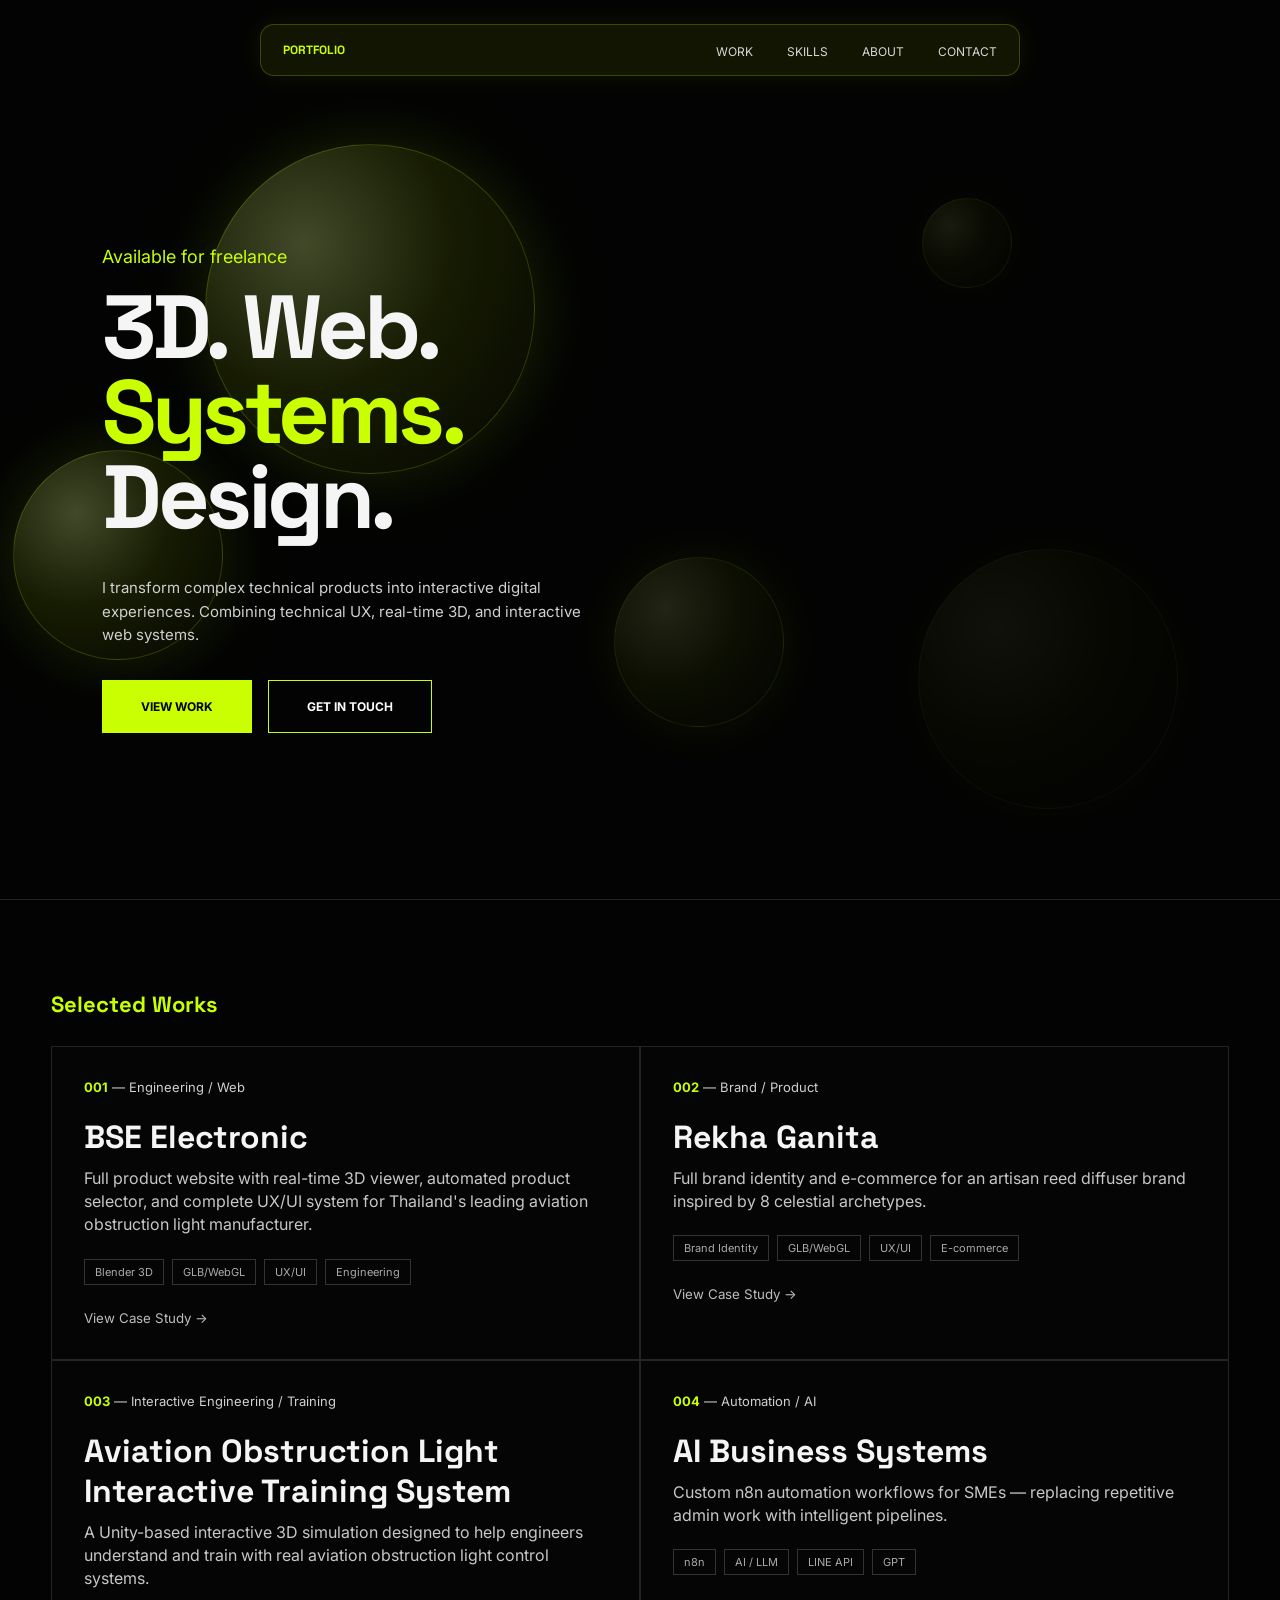
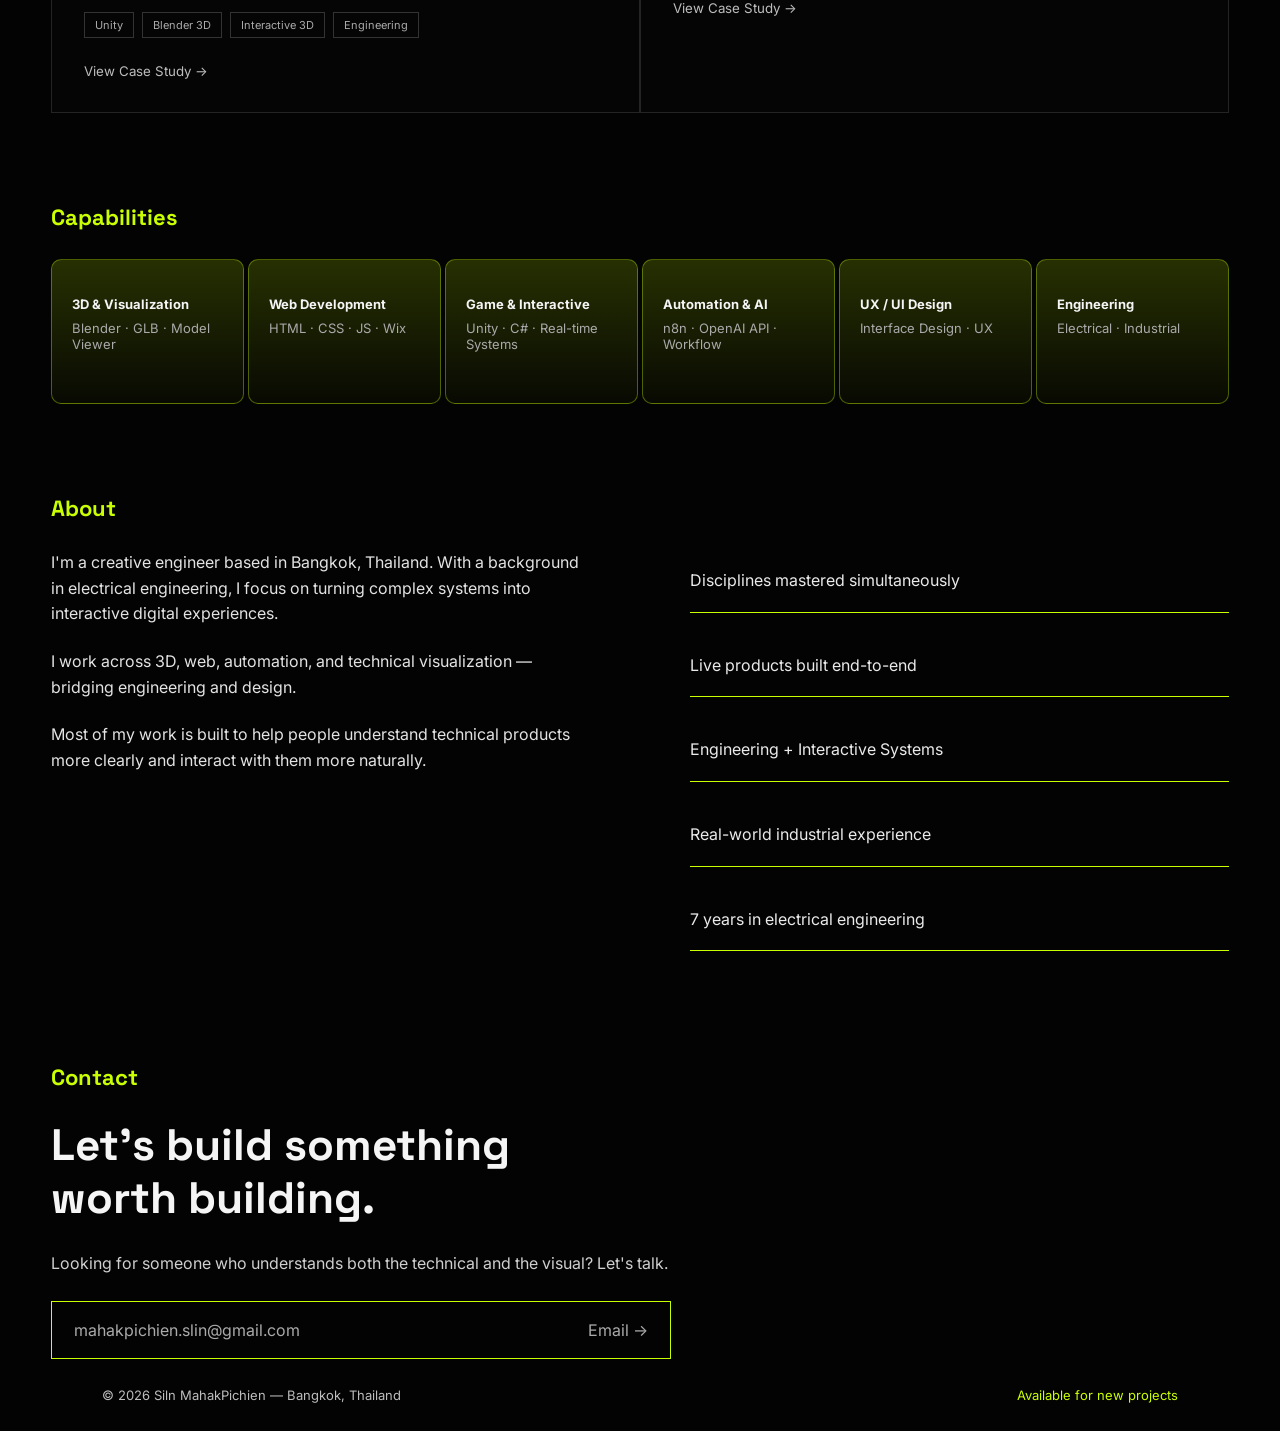
==== index.html @ b6c144a7 "Update index.html" ====
<!DOCTYPE html>
<html lang="en">

<!-- ============================================================
     index.html — Portfolio | Siln Mahakpichien
     ============================================================
     INDEX
     1.  Head (Meta, Fonts, CSS)
     2.  Navigation
     3.  Hero Section (Text + 3D Robot)
     4.  Work Section (Project Cards)
     5.  Skills Section (Capabilities Grid)
     6.  About Section
     7.  Contact Section
     8.  Footer
     9.  Scripts
     ============================================================ -->

<head>
  <meta charset="UTF-8" />
  <meta name="viewport" content="width=device-width, initial-scale=1.0" />
  <title>Portfolio | Siln Mahakpichien</title>

  <!-- Google Fonts: Inter (body) + Space Grotesk (headings) -->
  <link rel="preconnect" href="https://fonts.googleapis.com">
  <link rel="preconnect" href="https://fonts.gstatic.com" crossorigin>
  <link href="https://fonts.googleapis.com/css2?family=Inter:wght@400;500;600;700&family=Space+Grotesk:wght@400;500;700&display=swap" rel="stylesheet">

  <link rel="stylesheet" href="style.css" />
</head>

<body>

  <!-- ============================================================
       2. NAVIGATION
       Fixed navbar อยู่ด้านบนตลอดเวลา
       ============================================================ -->
  <header class="nav">
    <div class="logo">PORTFOLIO</div>
    <nav>
      <a href="#work">WORK</a>
      <a href="#skills">SKILLS</a>
      <a href="#about">ABOUT</a>
      <a href="#contact">CONTACT</a>
    </nav>
  </header>


  <main>

    <!-- ============================================================
         3. HERO SECTION
         แบ่งเป็น 2 ส่วน: ซ้าย = ข้อความ, ขวา = 3D Robot
         Orb = วงกลมเรืองแสง CSS ลอยอยู่ใน background
         ============================================================ -->
    <section class="hero">

      <!-- Orb decorations (CSS-only, ไม่มีรูป) -->
      <div class="orb orb-large"></div>
      <div class="orb orb-small"></div>
      <div class="orb orb-mid"></div>
      <div class="orb orb-tiny"></div>
      <div class="orb orb-right"></div>

      <!-- ฝั่งซ้าย: ข้อความหลัก -->
      <div class="hero-text">
        <p class="status">Available for freelance</p>
        <h1 class="glitch-title">
  <span>3D. Web.</span>
  <span class="accent">Systems.</span>
  <span>Design.</span>
</h1>
        <p class="intro">
          I transform complex technical products
into interactive digital experiences.

Combining technical UX, real-time 3D,
and interactive web systems.
        </p>
        <div class="buttons">
          <a href="#work" class="btn primary">VIEW WORK</a>
          <a href="#contact" class="btn secondary">GET IN TOUCH</a>
        </div>
      </div>

      <!-- ฝั่งขวา: 3D Robot Model -->
      <div class="hero-visual">

        <!-- Neural network background image (decoration) -->
        <img src="assets/neural.png" class="neural" alt="" />

        <!-- Robot wrapper: มี glow filter + float animation -->
        <div class="robot-enter">
  <div class="robot-wrap">
    <model-viewer
      id="robotModel"
      class="robot-model"
      src="assets/robot-head-v4.glb"
      autoplay
      disable-zoom
      interaction-prompt="none"
      touch-action="none"
      camera-orbit="0deg 75deg 20m"
      field-of-view="18deg"
      exposure="0.6"
      shadow-intensity="1"
      shadow-softness="0.8"
      environment-intensity="0.4"
      tone-mapping="commerce"
      environment-image="https://modelviewer.dev/shared-assets/environments/moon_1k.hdr">
    </model-viewer>
  </div>
</div>
     </div>
    </section>


    <!-- ============================================================
         4. WORK SECTION
         แสดง project card 4 ชิ้น แบบ 2x2 grid
         แต่ละ card link ไปหน้า case study
         ============================================================ -->
    <section id="work" class="section reveal">
      <h2>Selected Works</h2>

      <div class="project-grid">

        <!-- Project 001 -->
        <a class="project-card" href="case-study-bse.html">
          <p><span>001</span> — Engineering / Web</p>
          <h3>BSE Electronic</h3>
          <p>Full product website with real-time 3D viewer, automated product selector, and complete UX/UI system for Thailand's leading aviation obstruction light manufacturer.</p>
          <div class="tags">
            <span>Blender 3D</span>
            <span>GLB/WebGL</span>
            <span>UX/UI</span>
            <span>Engineering</span>
          </div>
          <small>View Case Study →</small>
        </a>

        <!-- Project 002 -->
        <a class="project-card" href="case-study-rekhaganita.html">
          <p><span>002</span> — Brand / Product</p>
          <h3>Rekha Ganita</h3>
          <p>Full brand identity and e-commerce for an artisan reed diffuser brand inspired by 8 celestial archetypes.</p>
          <div class="tags">
            <span>Brand Identity</span>
            <span>GLB/WebGL</span>
            <span>UX/UI</span>
            <span>E-commerce</span>
          </div>
          <small>View Case Study →</small>
        </a>

        <!-- Project 003 -->
        <a class="project-card" href="case-study-training.html">
  <p><span>003</span> — Interactive Engineering / Training</p>

  <h3>Aviation Obstruction Light Interactive Training System</h3>

  <p>
    A Unity-based interactive 3D simulation designed to help engineers
    understand and train with real aviation obstruction light control systems.
  </p>

  <div class="tags">
    <span>Unity</span>
    <span>Blender 3D</span>
    <span>Interactive 3D</span>
    <span>Engineering</span>
  </div>

  <small>View Case Study →</small>
</a>

        <!-- Project 004 -->
        <a class="project-card" href="#">
          <p><span>004</span> — Automation / AI</p>
          <h3>AI Business Systems</h3>
          <p>Custom n8n automation workflows for SMEs — replacing repetitive admin work with intelligent pipelines.</p>
          <div class="tags">
            <span>n8n</span>
            <span>AI / LLM</span>
            <span>LINE API</span>
            <span>GPT</span>
          </div>
          <small>View Case Study →</small>
        </a>

      </div>
    </section>


    <!-- ============================================================
         5. SKILLS SECTION
         Grid 6 ช่อง แสดง capability แต่ละด้าน
         ============================================================ -->
    <section id="skills" class="section reveal">
      <h2>Capabilities</h2>
      <div class="capabilities">
        <div>3D & Visualization<br><span>Blender · GLB · Model Viewer</span></div>
        <div>Web Development<br><span>HTML · CSS · JS · Wix</span></div>
        <div>Game & Interactive<br><span>Unity · C# · Real-time Systems</span></div>
        <div>Automation & AI<br><span>n8n · OpenAI API · Workflow</span></div>
        <div>UX / UI Design<br><span>Interface Design · UX</span></div>
        <div>Engineering<br><span>Electrical · Industrial</span></div>
      </div>
    </section>


    <!-- ============================================================
         6. ABOUT SECTION
         ซ้าย = paragraph แนะนำตัว
         ขวา = list ความสามารถ/ประสบการณ์
         ============================================================ -->
    <section id="about" class="section about reveal">
      <h2>About</h2>
      <div class="about-grid">

        <div>
          <p>
            I'm a creative engineer based in Bangkok, Thailand.
            With a background in electrical engineering, I focus on turning
            complex systems into interactive digital experiences.
          </p>
          <p>
            I work across 3D, web, automation, and technical visualization —
            bridging engineering and design.
          </p>
          <p>
            Most of my work is built to help people understand technical
            products more clearly and interact with them more naturally.
          </p>
        </div>

        <div class="about-list">
          <p>Disciplines mastered simultaneously</p>
          <p>Live products built end-to-end</p>
          <p>Engineering + Interactive Systems</p>
          <p>Real-world industrial experience</p>
          <p>7 years in electrical engineering</p>
        </div>

      </div>
    </section>


    <!-- ============================================================
         7. CONTACT SECTION
         Email แบบ clickable box
         ============================================================ -->
    <section id="contact" class="section contact reveal">
      <h2>Contact</h2>
      <h3>Let's build something<br>worth building.</h3>
      <p>Looking for someone who understands both the technical and the visual? Let's talk.</p>
      <a href="mailto:mahakpichien.slin@gmail.com" class="email-box">
        mahakpichien.slin@gmail.com <span>Email →</span>
      </a>
    </section>

  </main>


  <!-- ============================================================
       8. FOOTER
       ============================================================ -->
  <footer>
    <p>© 2026 Siln MahakPichien — Bangkok, Thailand</p>
    <p>Available for new projects</p>
  </footer>


  <!-- ============================================================
       9. SCRIPTS
       model-viewer: โหลดก่อน script.js เสมอ
       ============================================================ -->

  <!-- model-viewer library (Google) -->
  <script type="module" src="https://unpkg.com/@google/model-viewer/dist/model-viewer.min.js"></script>

  <!-- Custom JS: scroll reveal + robot mousemove -->
  <script src="script.js"></script>

</body>
</html>
---- style.css ----
/* ============================================================
   STYLE.CSS — Portfolio | Siln Mahakpichien
   ============================================================
   INDEX
   1.  Design Tokens (CSS Variables)
   2.  Reset & Base
   3.  Typography
   4.  Navigation
   5.  Hero Section
   6.  Orb Decorations
   7.  Robot Model (model-viewer)
   8.  Work Section — Project Cards
   9.  Skills Section — Capabilities Grid
   10. About Section
   11. Contact Section
   12. Footer
   13. Case Study Pages
   14. Screenshot Slider
   15. Animations & Keyframes
   16. Reveal on Scroll
   17. Mobile Responsive
   ============================================================ */


/* ============================================================
   1. DESIGN TOKENS
   กำหนดสีและค่าหลักของทั้งเว็บไว้ที่เดียว
   แก้ตรงนี้จุดเดียว ทุกที่เปลี่ยนตาม
   ============================================================ */
:root {
  --bg:     #030303;   /* พื้นหลังหลัก */
  --text:   #f5f5f5;   /* ข้อความหลัก */
  --muted:  #9a9a9a;   /* ข้อความรอง */
  --line:   #242424;   /* เส้นขอบ */
  --accent: #c9ff00;   /* สีเน้น (เขียวเหลือง) */
  --card:   #080808;   /* พื้นหลัง card */
  --card2:  #151900;   /* พื้นหลัง card รอง */
}


/* ============================================================
   2. RESET & BASE
   ล้างค่า default ของ browser และตั้งค่าพื้นฐาน
   ============================================================ */
* {
  box-sizing: border-box;
  margin: 0;
  padding: 0;
}

html {
  scroll-behavior: smooth;
}

body {
  background: var(--bg);
  color: var(--text);
  font-family: 'Inter', sans-serif;
  overflow-x: hidden;
}

a {
  color: inherit;
  text-decoration: none;
}


/* ============================================================
   3. TYPOGRAPHY
   กำหนด font family ให้ heading ใช้ Space Grotesk
   body ใช้ Inter (โหลดจาก Google Fonts ใน HTML)
   ============================================================ */
h1, h2, h3, .logo {
  font-family: 'Space Grotesk', sans-serif;
}


/* ============================================================
   4. NAVIGATION
   Navbar แบบ fixed อยู่ด้านบนตลอดเวลา
   มี backdrop blur ให้ดูผ่าน content ด้านหลังได้
   ============================================================ */
.nav {
  position: fixed;
  top: 24px;
  left: 50%;
  transform: translateX(-50%);

  width: min(760px, calc(100% - 48px));
  height: 52px;
  padding: 0 22px;

  display: flex;
  align-items: center;
  justify-content: space-between;

  border: 1px solid rgba(201, 255, 0, 0.22);
  border-radius: 14px;

  background: rgba(30, 38, 0, 0.55);
  backdrop-filter: blur(18px);

  box-shadow:
    0 0 28px rgba(201, 255, 0, 0.08);

  z-index: 50;
}

.logo {
  color: var(--accent);
  font-size: 12px;
  font-weight: 700;
}

.nav a {
  margin-left: 30px;
  font-size: 12px;
  color: #d8d8d8;
}


/* ============================================================
   5. HERO SECTION
   Section แรกของหน้า แบ่งเป็น 2 คอลัมน์
   ซ้าย = ข้อความ, ขวา = 3D Robot
   ============================================================ */
.hero {
  min-height: 100vh;
  padding: 160px 8% 80px;
  position: relative;
  overflow: visible;
  display: grid;
  grid-template-columns: 1fr 1.2fr;
  align-items: center;
  border-bottom: 1px solid var(--line);
}

.hero-text {
  position: relative;
  z-index: 5;
}

.status {
  color: var(--accent);
  font-size: 18px;
  margin-bottom: 18px;
}

.hero h1 {
  font-size: clamp(56px, 7vw, 92px);
  line-height: 0.95;
  letter-spacing: -0.05em;
}

.hero h1 > span:not(.accent) {
  color: var(--text);
}

.hero h1 .accent {
  color: var(--accent);
}

.intro {
  max-width: 520px;
  margin-top: 36px;
  color: #d0d0d0;
  line-height: 1.55;
  font-size: 15px;
}

.buttons {
  display: flex;
  gap: 16px;
  margin-top: 34px;
}

/* CTA Buttons */
.btn {
  padding: 18px 38px;
  border: 1px solid var(--accent);
  font-size: 12px;
  font-weight: 700;
  transition: 0.35s ease;
}

.primary {
  background: var(--accent);
  color: #000;
}

.secondary {
  color: #fff;
}

.btn:hover {
  transform: translateY(-3px);
  box-shadow: 0 0 25px rgba(201, 255, 0, 0.25);
}

/* พื้นที่ฝั่งขวาสำหรับ 3D Model */
.hero-visual {
  position: relative;
  height: 580px;        /* ← กำหนดให้ชัด */
  display: flex;
  align-items: center;
  justify-content: center;
  z-index: 4;
  overflow: visible;    /* ← เพิ่ม */
}

/* รูป neural network (background decoration) */
.neural {
  position: absolute;
  width: 760px;
  right: -80px;
  top: 180px;
  opacity: 0.55;
  mix-blend-mode: screen;
  filter: grayscale(1);
}


/* ============================================================
   6. ORB DECORATIONS
   วงกลมเรืองแสงลอยอยู่ใน Hero
   ทำจาก CSS radial-gradient ล้วนๆ ไม่มีรูป
   ============================================================ */
.orb {
  position: absolute;
  z-index: 1;
  border-radius: 50%;
  will-change: transform;
  background: radial-gradient(
    circle at 30% 30%,
    rgba(230, 255, 140, 0.28),
    rgba(201, 255, 0, 0.10) 45%,
    rgba(60, 90, 0, 0.03) 100%
  );
  border: 1px solid rgba(201, 255, 0, 0.18);
  box-shadow:
    0 0 60px rgba(201, 255, 0, 0.10),
    0 0 130px rgba(201, 255, 0, 0.05);
  filter: blur(0.2px);
  animation: floatOrb 8s ease-in-out infinite;
}

/* Orb แต่ละขนาดและตำแหน่ง */
.orb-large {
  width: 330px;
  height: 330px;
  left: 16%;
  top: 16%;
}

.orb-small {
  width: 210px;
  height: 210px;
  left: 1%;
  top: 50%;
  animation-delay: 2s;
}

.orb-mid {
  width: 170px;
  height: 170px;
  left: 48%;
  top: 62%;
  opacity: 0.5;
  animation: floatOrbSide 11s ease-in-out infinite;
}

.orb-tiny {
  width: 90px;
  height: 90px;
  left: 72%;
  top: 22%;
  opacity: 0.35;
  animation: floatOrbSlow 14s ease-in-out infinite;
}

.orb-right {
  width: 260px;
  height: 260px;
  right: 8%;
  bottom: 10%;
  opacity: 0.22;
  animation: floatOrbSide 13s ease-in-out infinite;
}


/* ============================================================
   7. ROBOT MODEL (model-viewer)
   ห่อ model-viewer ด้วย .robot-wrap
   drop-shadow ทำให้ robot มี glow รอบตัว
   ============================================================ */
.robot-enter {
  position: relative;   /* ← เปลี่ยนจาก absolute */
  width: 520px;
  height: 520px;
  /* ลบ top และ left ออก */
  display: flex;
  align-items: center;
  justify-content: center;
  z-index: 4;
  animation: robotEnter 1.8s cubic-bezier(.16,1,.3,1);
}

@keyframes robotEnter {
  from {
    opacity: 0;
    transform: translateY(30px) scale(0.95);
  }
  to {
    opacity: 1;
    transform: translateY(0) scale(1);
  }
}

.robot-wrap {
  width: 100%;
  height: 100%;
  overflow: visible;
  pointer-events: none;

  filter:
    drop-shadow(0 0 40px rgba(181, 255, 120, 0.31))
    drop-shadow(0 0 90px rgba(181, 255, 120, 0.27));

  animation: floatBot 5s ease-in-out infinite;
}

.robot-model {
  width: 100%;
  height: 100%;
  background: transparent !important;
  --poster-color: transparent;
  transition: camera-orbit 0.4s ease;
}

/* ซ่อน UI default ของ model-viewer ทั้งหมด */
model-viewer::part(default-progress-bar),
model-viewer::part(default-ar-button),
model-viewer::part(interaction-prompt) {
  display: none !important;
}

model-viewer {
  --progress-bar-color: transparent;
  --progress-bar-height: 0px;
}


/* ============================================================
   8. WORK SECTION — PROJECT CARDS
   Grid 2 คอลัมน์ แสดง case study แต่ละชิ้น
   hover แล้วยกขึ้นพร้อม glow สี accent
   ============================================================ */
.section {
  padding: 0;
}

.section h2 {
  color: var(--accent);
  font-size: 22px;
  margin-bottom: 28px;
}

.project-grid {
  display: grid;
  grid-template-columns: repeat(2, 1fr);
  gap: 0;
}

.project-card {
  min-height: 245px;
  padding: 32px;
  border: 1px solid var(--line);
  background: #050505;
  position: relative;
  transition: 0.35s ease;
}

.project-card:hover {
  transform: translateY(-4px);
  border-color: rgba(201, 255, 0, 0.45);
  box-shadow: 0 0 35px rgba(201, 255, 0, 0.12);
  background: #080b02;
}

.project-card p:first-child {
  color: #d0d0d0;
  font-size: 13px;
}

.project-card p span {
  color: var(--accent);
  font-weight: 700;
}

.project-card h3 {
  font-size: 32px;
  margin: 22px 0 10px;
}

.project-card > p:nth-of-type(2) {
  color: #c7c7c7;
  line-height: 1.45;
  max-width: 620px;
}

/* Tags ใต้ description */
.tags {
  margin: 22px 0;

  display: flex;
  flex-wrap: wrap;
  gap: 8px;
}

.tags span {
  border: 1px solid #333;
  padding: 5px 10px;

  color: #aaa;
  font-size: 11px;

  white-space: nowrap;
}

.project-card small {
  color: #bdbdbd;
}

/* ============================================================
   9. SKILLS SECTION — CAPABILITIES GRID
   Grid 6 คอลัมน์ แสดง skill แต่ละด้าน
   ใช้ gradient และ border สี accent
   ============================================================ */
.capabilities {
  display: grid;
  grid-template-columns: repeat(6, 1fr);
  gap: 4px;
}

.capabilities div {
  min-height: 145px;
  padding: 36px 20px;
  background: linear-gradient(180deg, rgba(201, 255, 0, 0.18), rgba(201, 255, 0, 0.03));
  border: 1px solid rgba(201, 255, 0, 0.35);
  border-radius: 10px;
  font-weight: 700;
  font-size: 13px;
  transition: 0.35s ease;
}

.capabilities div:hover {
  transform: translateY(-4px);
  box-shadow: 0 0 28px rgba(201, 255, 0, 0.18);
}

.capabilities span {
  display: block;
  margin-top: 8px;
  color: #aaa;
  font-weight: 400;
}


/* ============================================================
   10. ABOUT SECTION
   แบ่ง 2 คอลัมน์: ซ้าย = paragraph, ขวา = list
   ============================================================ */
.about-grid {
  display: grid;
  grid-template-columns: 1fr 1fr;
  gap: 100px;
}

.about p {
  color: #e3e3e3;
  line-height: 1.6;
  margin-bottom: 22px;
  max-width: 660px;
}

/* list item มีเส้น accent ด้านล่างแต่ละข้อ */
.about-list p {
  border-bottom: 1px solid var(--accent);
  padding: 18px 0;
  color: #eaeaea;
}


/* ============================================================
   11. CONTACT SECTION
   แสดง email แบบ clickable box
   ============================================================ */
.contact h3 {
  font-size: 44px;
  line-height: 1.2;
  margin-bottom: 28px;
}

.contact > p {
  color: #cfcfcf;
  margin-bottom: 28px;
}

.email-box {
  max-width: 620px;
  height: 58px;
  border: 1px solid var(--accent);
  display: flex;
  align-items: center;
  justify-content: space-between;
  padding: 0 22px;
  color: #aaa;
  transition: 0.35s ease;
}

.email-box:hover {
  box-shadow: 0 0 30px rgba(201, 255, 0, 0.2);
}


/* ============================================================
   12. FOOTER
   ============================================================ */
footer {
  padding: 28px 8%;
  display: flex;
  justify-content: space-between;
  color: #bdbdbd;
  font-size: 13px;
}

footer p:last-child {
  color: var(--accent);
}


/* ============================================================
   13. CASE STUDY PAGES (case-study-bse.html ฯลฯ)
   Layout พิเศษสำหรับหน้า case study
   ============================================================ */

/* Hero ของ case study */
.case-hero {
  min-height: 88vh;
  padding: 140px 8% 80px;
  position: relative;
  overflow: hidden;
  display: grid;
  grid-template-columns: 1fr 1fr;
  align-items: center;
  border-bottom: 1px solid var(--line);
}

.case-hero h1 {
  font-size: clamp(48px, 6vw, 86px);
  line-height: 0.95;
  letter-spacing: -0.05em;
}

.case-hero h1 > span:not(.accent) {
  color: var(--text);
}

.case-hero h1 .accent {
  color: var(--accent);
}

/* ข้อมูล meta (ปี, ประเภท, role ฯลฯ) */
.case-meta {
  display: grid;
  grid-template-columns: repeat(5, 1fr);
  gap: 20px;
  margin-top: 42px;
  max-width: 780px;
}

.case-meta div {
  border-left: 1px solid var(--line);
  padding-left: 14px;
  color: #ddd;
  font-size: 13px;
}

.case-meta span {
  display: block;
  color: var(--muted);
  margin-bottom: 8px;
}

/* รูป product ฝั่งขวา พร้อม glow และ animation ลอย */
.case-product img {
  width: 150%;
  max-width: 1500px;
  display: block;
  margin-left: auto;
  filter:
    drop-shadow(0 0 20px rgba(255, 60, 0, 0.61))
    drop-shadow(0 0 60px rgba(255, 217, 0, 0.37));
  animation: floatProduct 5s ease-in-out infinite;
}

/* รูป full-width ของ case study */
.case-image img {
  width: 100%;
  height: 100%;
  object-fit: cover;
  object-position: center;
  display: block;
}

/* Grid 2x2 สำหรับ Overview / Role / Challenge / Outcome */
.case-grid {
  width: 92%;
  max-width: 1600px;
  margin: 0 auto;
  display: grid;
  grid-template-columns: 1fr 1fr;
  border: 1px solid var(--line);
}

.case-grid > div {
  padding: 40px;
  border: 1px solid var(--line);
  background: #070707;
}

.case-grid h2,
.process-grid span,
.tool-grid div {
  color: var(--accent);
}

.case-grid p,
.case-grid li {
  color: #d0d0d0;
  line-height: 1.6;
  margin-bottom: 14px;
}

.case-grid ul {
  padding-left: 18px;
}

/* Process และ Tools Grid */
.process-grid,
.tool-grid {
  display: grid;
  grid-template-columns: repeat(4, 1fr);
  gap: 12px;
}

.process-grid div,
.tool-grid div {
  min-height: 150px;
  padding: 24px;
  border: 1px solid rgba(201, 255, 0, 0.28);
  background: linear-gradient(180deg, rgba(201, 255, 0, 0.14), rgba(201, 255, 0, 0.03));
  border-radius: 8px;
  transition:
    transform 0.35s ease,
    box-shadow 0.35s ease,
    border-color 0.35s ease,
    background 0.35s ease;
}

.process-grid div:hover,
.tool-grid div:hover {
  transform: translateY(-6px);
  border-color: rgba(201, 255, 0, 0.45);
  box-shadow:
    0 0 28px rgba(201, 255, 0, 0.14),
    0 0 80px rgba(201, 255, 0, 0.06);
  background: linear-gradient(180deg, rgba(201, 255, 0, 0.20), rgba(201, 255, 0, 0.04));
}

.process-grid h3 {
  color: #fff;
  margin: 12px 0;
}

.process-grid p,
.tool-grid span {
  color: #aaa;
  line-height: 1.5;
}

/* Next project link ด้านล่างสุด */
.next-project {
  padding: 50px 8%;
  border-top: 1px solid var(--line);
  display: flex;
  justify-content: space-between;
  align-items: center;
}

.next-project p {
  color: var(--muted);
}

.next-project h2 {
  font-size: 18px;
}

.cta-wrap {
  display: flex;
  justify-content: flex-end;
  margin-top: 10px;
}


/* ============================================================
   14. SCREENSHOT SLIDER
   Horizontal scroll แบบ drag ได้
   ใช้ scroll-snap ให้หยุดเป็น step
   ============================================================ */
.screenshots-section {
  margin-top: 40px;
  width: 100%;
  overflow: visible;
}

.screenshots-track {
  display: flex;
  gap: 24px;
  overflow-x: auto;
  overflow-y: hidden;
  scroll-snap-type: x mandatory;
  scroll-behavior: smooth;
  padding-bottom: 18px;
  -webkit-overflow-scrolling: touch;
  cursor: grab;
  user-select: none;
  /* ซ่อน scrollbar */
  scrollbar-width: none;
  -ms-overflow-style: none;
}

.screenshots-track::-webkit-scrollbar {
  display: none;
}

.screenshots-track.dragging {
  cursor: grabbing;
  scroll-behavior: auto;
  scroll-snap-type: none;
}

.shot {
  width: min(980px, 78vw);
  height: 520px;
  flex: 0 0 auto;
  scroll-snap-align: start;
  border: 1px solid var(--line);
  background: #111;
  overflow: hidden;
}

.shot img {
  width: 100%;
  height: 100%;
  display: block;
  object-fit: cover;
  object-position: center top;
  pointer-events: none;
  user-select: none;
  -webkit-user-drag: none;
}

.slider-hint {
  color: var(--muted);
  font-size: 13px;
  margin-top: 8px;
  margin-bottom: 24px;
}



/* ============================================================
   15. ANIMATIONS & KEYFRAMES
   ============================================================ */

/* Robot ลอยขึ้นลง */
@keyframes floatBot {
  0%, 100% { transform: translateY(0px); }
  50%       { transform: translateY(-10px); }
}

/* Robot บนมือถือ (ต้องคง translateX ไว้ด้วย) */
@keyframes floatBotMobile {
  0%, 100% { transform: translateY(0px); }
  50% { transform: translateY(-10px); }
}

/* Orb ลอยขึ้นลงตรงๆ */
@keyframes floatOrb {
  0%, 100% { transform: translateY(0px); }
  50%       { transform: translateY(-18px); }
}

/* Orb ลอยแบบเฉียง */
@keyframes floatOrbSide {
  0%, 100% { transform: translate3d(0, 0, 0); }
  50%       { transform: translate3d(18px, -14px, 0); }
}

/* Orb ลอยช้าพร้อม scale */
@keyframes floatOrbSlow {
  0%, 100% { transform: translate3d(0, 0, 0) scale(1); }
  50%       { transform: translate3d(-12px, 18px, 0) scale(1.06); }
}

/* Product image ลอย (ใน case study) */
@keyframes floatProduct {
  0%, 100% { transform: translateY(0px); }
  50%       { transform: translateY(-12px); }
}


/* ============================================================
   16. REVEAL ON SCROLL
   element เริ่มต้นซ่อนอยู่ (opacity: 0, เลื่อนลงมา)
   JS จะเพิ่ม class .active เมื่อ scroll ถึง
   ============================================================ */
.reveal {
  opacity: 0;
  transform: translate3d(0, 50px, 0);
  transition:
    opacity 0.9s ease,
    transform 0.9s ease;
}

.reveal.active {
  opacity: 1;
  transform: translate3d(0, 0, 0);
}


/* ============================================================
   17. MOBILE RESPONSIVE (max-width: 900px)
   ปรับ layout จาก 2 คอลัมน์เป็น 1 คอลัมน์
   ============================================================ */
@media (max-width: 900px) {

  .robot-enter {
    position: relative;
    width: 100%;
    max-width: 340px;
    height: 340px;

    left: auto;
    top: auto;

    margin: 40px auto 0;

    transform: none;
  }

  .hero-visual {
    display: flex;
    justify-content: center;
    align-items: center;
    height: auto;
    margin-top: 20px;
  }

  .robot-wrap {
    animation: floatBotMobile 5s ease-in-out infinite;
  }

  /* Navigation */
  .nav {
    padding: 0 24px;
  }

  .nav nav {
    display: none;
  }

  /* Hero */
  .hero {
    grid-template-columns: 1fr;
   display: flex;
     flex-direction: column;  /* ← เพิ่มบรรทัดนี้ */
  align-items: center; 
    padding: 120px 24px 60px;
    min-height: auto;
  }

  .hero-text {
    z-index: 5;
  }

  .hero h1 {
    font-size: 72px;
    line-height: 0.9;
  }

  .intro {
    font-size: 15px;
    line-height: 1.6;
    margin-top: 24px;
  }

  .buttons {
    flex-direction: row;
    gap: 12px;
    margin-top: 28px;
  }

  .btn {
    flex: 1;
    text-align: center;
    padding: 16px 10px;
    font-size: 12px;
  }

  /* Hero Visual */
  .hero-visual {
    height: 360px;
    margin-top: 30px;
   overflow: visible;
    width: 100%;
     display: flex;           /* ← เพิ่ม */
  justify-content: center; /* ← เพิ่ม */
  align-items: center; 
  }

  /* ซ่อน neural image บนมือถือ */
  .neural {
    display: none;
  }
  /* Orb */
  .orb-large {
    width: 240px;
    height: 240px;
    left: 45%;
    top: 0%;
  }

  .orb-small {
    width: 180px;
    height: 180px;
    left: -10%;
    top: 45%;
  }

  /* Grids */
  .project-grid,
  .about-grid {
    grid-template-columns: 1fr;
  }

  .capabilities {
    grid-template-columns: repeat(2, 1fr);
  }

  .section {
    padding: 54px 24px;
  }

  .contact h3 {
    font-size: 34px;
  }

  /* Case Study */
  .case-hero {
    grid-template-columns: 1fr;
    padding: 120px 24px 60px;
  }

  .case-meta {
    grid-template-columns: 1fr 1fr;
  }

  .case-product {
    display: flex;
    justify-content: center;
    align-items: center;
  }

  .case-product img {
  width: 120%;
  max-width: 800px;
  margin: 30px auto 0;
  display: block;
}

  .case-grid,
  .process-grid,
  .tool-grid {
    grid-template-columns: 1fr;
  }

  .case-grid {
    padding: 40px 24px;
  }

  .case-grid > div {
    padding: 28px;
  }

  /* Screenshot slider บนมือถือ */
  .shot {
    width: 86vw;
    height: 260px;
  }
}

.glitch-title span {
  display: block;
  color: var(--text);
  opacity: 0;
  transform: translateY(28px);
  filter: blur(8px);
  animation: signalReveal 0.9s ease forwards;
}

.glitch-title .accent {
  color: var(--accent);
}

.glitch-title span:nth-child(1) {
  animation-delay: 0.1s;
}

.glitch-title span:nth-child(2) {
  animation-delay: 0.3s;
}

.glitch-title span:nth-child(3) {
  animation-delay: 0.5s;
}

.glitch-title .accent {
  color: var(--accent);
}

@keyframes signalReveal {
  0% {
    opacity: 0;
    transform: translateY(28px) skewX(8deg);
    filter: blur(10px);
    text-shadow:
      2px 0 rgba(201,255,0,0.8),
      -2px 0 rgba(120,255,255,0.35);
  }

  35% {
    opacity: 0.7;
    transform: translateY(0) skewX(-5deg);
    filter: blur(3px);
  }

  55% {
    opacity: 0.4;
    transform: translateX(8px);
  }

  70% {
    opacity: 1;
    transform: translateX(-4px);
  }

  100% {
    opacity: 1;
    transform: translate(0, 0) skewX(0);
    filter: blur(0);
    text-shadow: none;
  }
}

body {
  opacity: 0;
  animation: pageFadeIn 0.6s ease forwards;
}

body.page-exit {
  opacity: 0;
  transition: opacity 0.45s ease;
}

@keyframes pageFadeIn {
  from {
    opacity: 0;
  }
  to {
    opacity: 1;
  }
}

.section,
.case-grid,
.metrics-section {
  width: 92%;
  max-width: 1600px;
  margin: 90px auto 0;
}

.metrics-grid {
  display: grid;
  grid-template-columns: repeat(4, 1fr);
  gap: 18px;
  margin-top: 32px;
  margin-bottom: 32px;
}

.metric-card {
  border: 1px solid var(--line);
  background: rgba(255, 255, 255, 0.03);
  padding: 28px;
  min-height: 140px;
  transition: border-color 0.3s ease, transform 0.3s ease;
}

.metric-card:hover {
  border-color: var(--accent);
  transform: translateY(-2px);
}

.metric-card span {
  display: block;
  font-size: 34px;
  font-weight: 700;
  color: var(--accent);
  margin-bottom: 10px;
  letter-spacing: -1px;
}

.metric-card p {
  color: var(--muted);
  font-size: 14px;
  line-height: 1.6;
  margin: 0;
}

.analytics-image {
  width: 100%;
  border: 1px solid var(--line);
  overflow: hidden;
  background: #111;
}

.analytics-image img {
  width: 100%;
  display: block;
}

.tool-grid,
.process-grid,
.screenshots-section {
  width: 100%;
  margin-left: 0;
  margin-right: 0;
  box-sizing: border-box;
}

@media (max-width: 1024px) {
  .metrics-grid {
    grid-template-columns: repeat(2, 1fr);
  }
}

@media (max-width: 768px) {
  .metrics-grid {
    grid-template-columns: 1fr;
  }
}

.mini-chart {
  display: none;
  align-items: end;
  gap: 6px;
  height: 70px;
  margin-top: 20px;
}

.mini-chart div {
  width: 16px;
  background: var(--accent);
  opacity: 0.85;
  border-radius: 4px 4px 0 0;
}

.mini-chart.active {
  display: flex;
}

.rekha-nav {
  border: 1px solid rgba(180, 120, 255, 0.22);

  background: rgba(40, 20, 60, 0.45);

  box-shadow:
    0 0 28px rgba(180, 120, 255, 0.08);
}

.rekha-nav .logo {
  color: #c59cff;
}

.rekha-nav nav a:hover {
  color: #c59cff;
}

.rekha-hero {
  --accent: #c59cff;
  background:
    linear-gradient(
      to bottom,
      rgba(0,0,0,0.65),
      rgba(0,0,0,0.9)
    ),
    url("assets/rekha-bg.png");

  background-size: cover;
  background-position: center;
  background-repeat: no-repeat;
}

.rekha-hero .case-product img {
  width: 80% !important;
  max-width: 680px !important;
  margin-left: auto;

  filter:
    drop-shadow(0 0 30px rgba(180, 120, 255, 0.30))
    drop-shadow(0 0 80px rgba(180, 120, 255, 0.14)) !important;
}

.rekha-hero .orb {
  background: radial-gradient(
    circle at 30% 30%,
    rgba(220, 180, 255, 0.26),
    rgba(180, 120, 255, 0.10) 45%,
    rgba(60, 30, 90, 0.03) 100%
  );

  border: 1px solid rgba(180, 120, 255, 0.18);

  box-shadow:
    0 0 60px rgba(180, 120, 255, 0.10),
    0 0 130px rgba(180, 120, 255, 0.05);

  filter: blur(0.2px);
}

.rekha-hero .accent {
  color: #c59cff;

  text-shadow:
    0 0 30px rgba(180, 120, 255, 0.30),
    0 0 80px rgba(180, 120, 255, 0.14),
    0 0 130px rgba(180, 120, 255, 0.05);
}

.rekha-hero .status {
  color: #c59cff;

  text-shadow:
    0 0 18px rgba(180, 120, 255, 0.22),
    0 0 40px rgba(180, 120, 255, 0.10);
}

.rekha-page h2,
.rekha-page .process-grid span,
.rekha-page .tool-grid div {
  color: #c59cff;
}

.rekha-page .status {
  color: #c59cff;
}

rekha-page .status {
  color: #c59cff;

  text-shadow:
    0 0 18px rgba(180, 120, 255, 0.22),
    0 0 40px rgba(180, 120, 255, 0.10);
}

.rekha-page .process-grid div {
  background: rgba(255,255,255,0.015);

  backdrop-filter: blur(8px);

  border: 1px solid rgba(180, 120, 255, 0.18);
}

.rekha-page .process-grid span {
  color: #c59cff;

  text-shadow:
    0 0 18px rgba(180, 120, 255, 0.18),
    0 0 40px rgba(180, 120, 255, 0.08);
}

.rekha-page .tool-grid div {
  border: 1px solid rgba(180, 120, 255, 0.18);

  background: rgba(255,255,255,0.015);

  backdrop-filter: blur(8px);
}

.rekha-page .tool-grid span {
  color: #c59cff;

  text-shadow:
    0 0 18px rgba(180, 120, 255, 0.18),
    0 0 40px rgba(180, 120, 255, 0.08);
}

.rekha-page .btn.primary {
  background: #c59cff;
  color: #000;

  border-color: #c59cff;

  box-shadow:
    0 0 20px rgba(180, 120, 255, 0.22),
    0 0 60px rgba(180, 120, 255, 0.08);
}

.rekha-page .btn:hover {
  box-shadow:
    0 0 28px rgba(180, 120, 255, 0.28),
    0 0 80px rgba(180, 120, 255, 0.12);
}

.rekha-page .process-grid div {
  position: relative;
  border: 1px solid rgba(180, 120, 255, 0.28);
  animation: cardBorderGlow 8s linear infinite;
}

@keyframes cardBorderGlow {
  0% {
    box-shadow:
      0 -1px 0 rgba(255,255,255,0.9),
      0 0 18px rgba(180,120,255,0.08);
  }

  25% {
    box-shadow:
      1px 0 0 rgba(255,255,255,0.9),
      0 0 18px rgba(180,120,255,0.08);
  }

  50% {
    box-shadow:
      0 1px 0 rgba(255,255,255,0.9),
      0 0 18px rgba(180,120,255,0.08);
  }

  75% {
    box-shadow:
      -1px 0 0 rgba(255,255,255,0.9),
      0 0 18px rgba(180,120,255,0.08);
  }

  100% {
    box-shadow:
      0 -1px 0 rgba(255,255,255,0.9),
      0 0 18px rgba(180,120,255,0.08);
  }
}
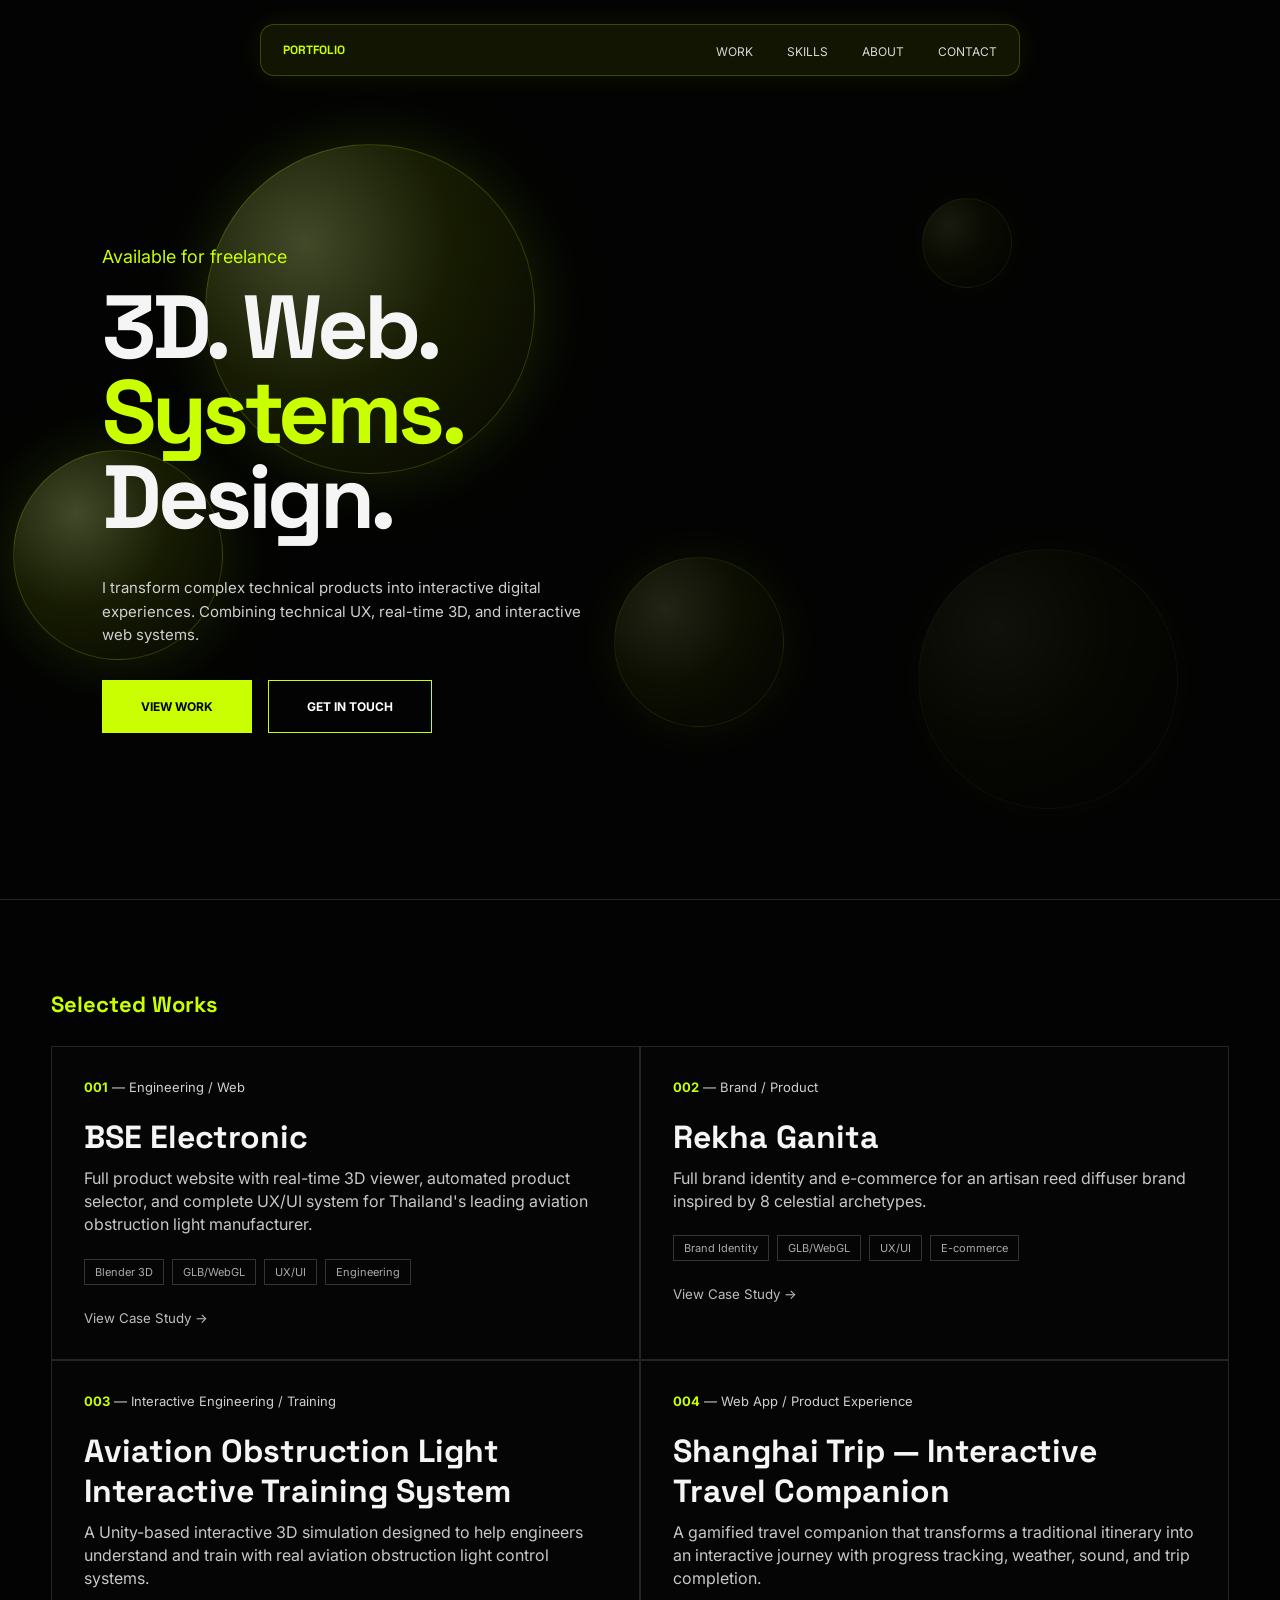
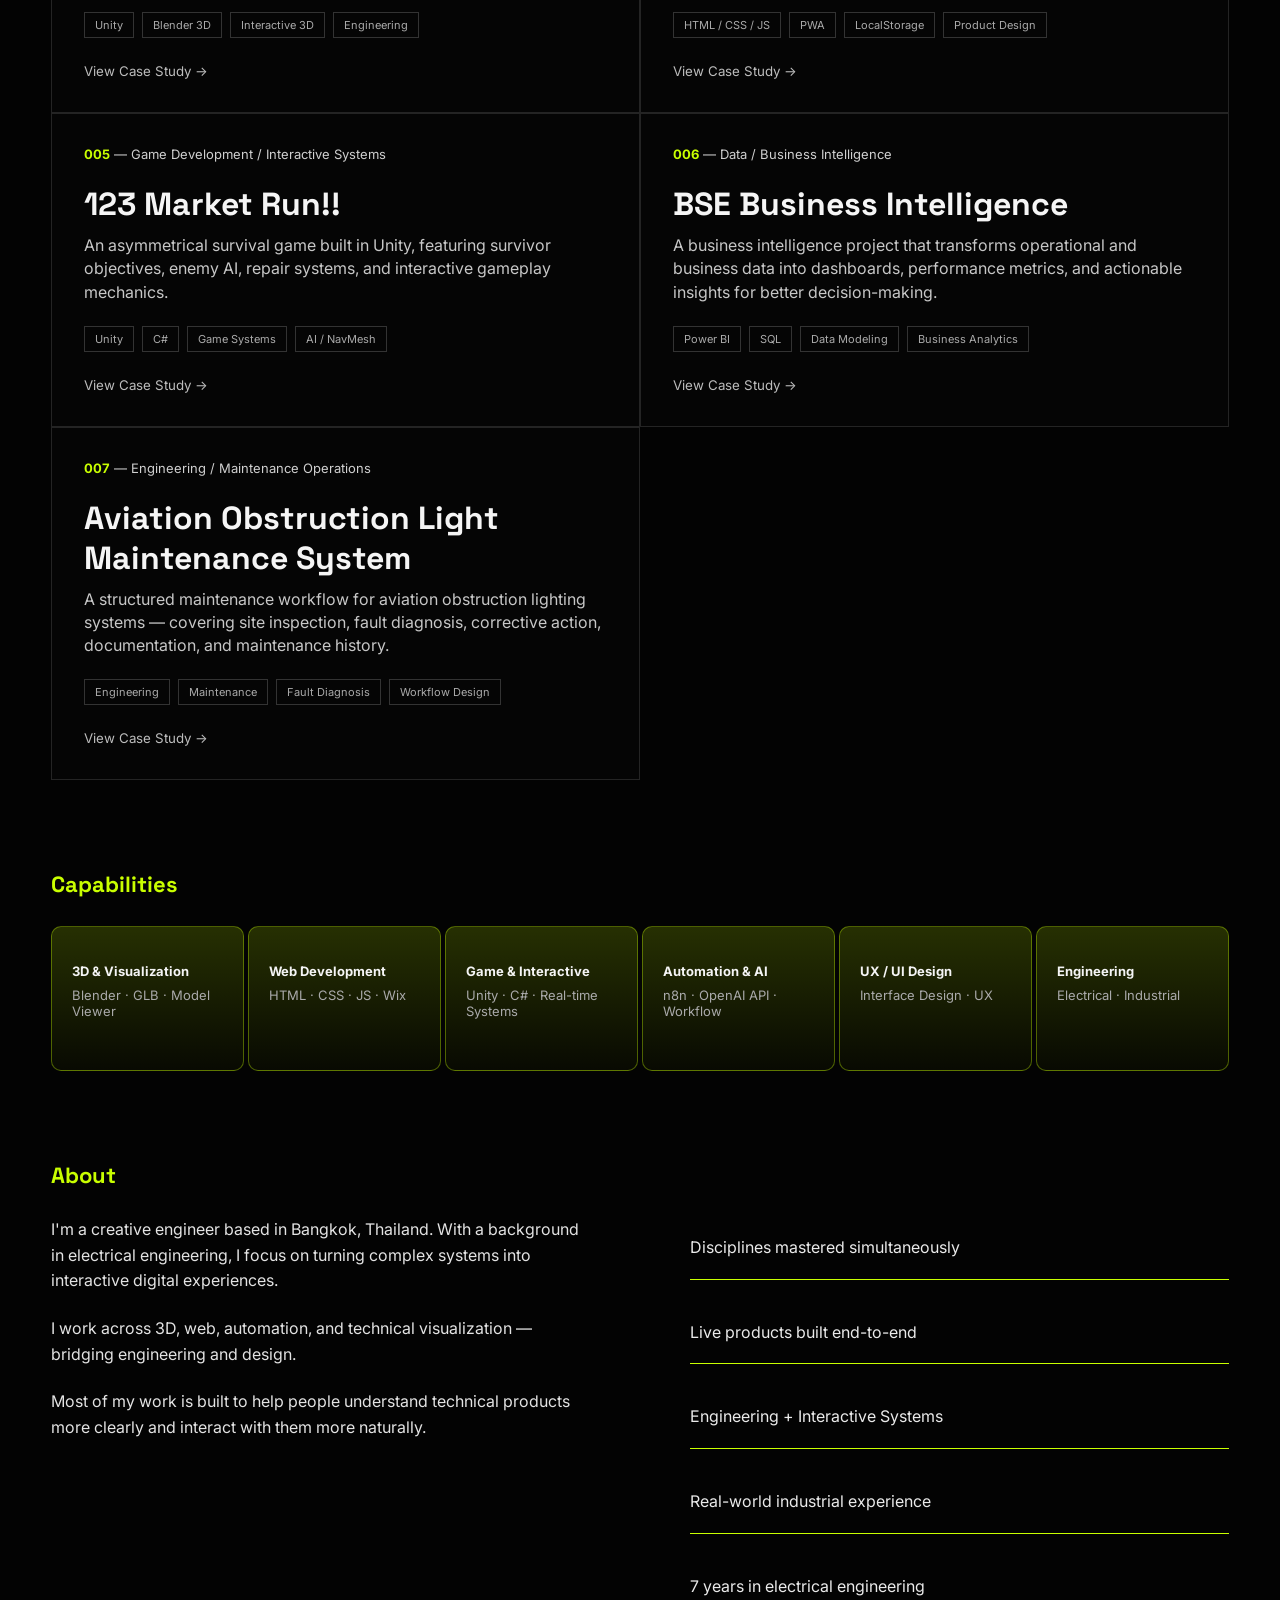
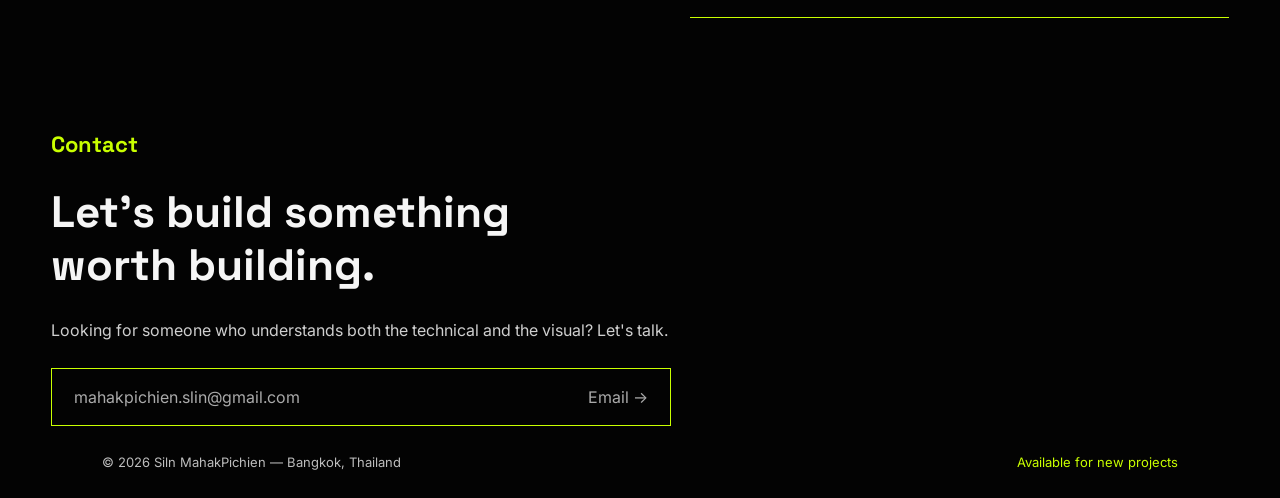
==== commit 56fc7c16: "Update index.html" ====
--- a/index.html
+++ b/index.html
@@ -176,17 +176,102 @@
 
         <!-- Project 004 -->
         <a class="project-card" href="#">
-          <p><span>004</span> — Automation / AI</p>
-          <h3>AI Business Systems</h3>
-          <p>Custom n8n automation workflows for SMEs — replacing repetitive admin work with intelligent pipelines.</p>
-          <div class="tags">
-            <span>n8n</span>
-            <span>AI / LLM</span>
-            <span>LINE API</span>
-            <span>GPT</span>
-          </div>
-          <small>View Case Study →</small>
-        </a>
+  <p><span>004</span> — Web App / Product Experience</p>
+
+  <h3>Shanghai Trip — Interactive Travel Companion</h3>
+
+  <p>
+    A gamified travel companion that transforms a traditional itinerary
+    into an interactive journey with progress tracking, weather,
+    sound, and trip completion.
+  </p>
+
+  <div class="tags">
+    <span>HTML / CSS / JS</span>
+    <span>PWA</span>
+    <span>LocalStorage</span>
+    <span>Product Design</span>
+  </div>
+
+  <small>View Case Study →</small>
+</a>
+
+           <!-- ============================================================
+     PROJECT 005 — 123 MARKET RUN!!
+     ============================================================ -->
+
+<a class="project-card" href="#">
+  <p><span>005</span> — Game Development / Interactive Systems</p>
+
+  <h3>123 Market Run!!</h3>
+
+  <p>
+    An asymmetrical survival game built in Unity, featuring
+    survivor objectives, enemy AI, repair systems, and
+    interactive gameplay mechanics.
+  </p>
+
+  <div class="tags">
+    <span>Unity</span>
+    <span>C#</span>
+    <span>Game Systems</span>
+    <span>AI / NavMesh</span>
+  </div>
+
+  <small>View Case Study →</small>
+</a>
+
+
+<!-- ============================================================
+     PROJECT 006 — BSE BUSINESS INTELLIGENCE
+     ============================================================ -->
+
+<a class="project-card" href="#">
+  <p><span>006</span> — Data / Business Intelligence</p>
+
+  <h3>BSE Business Intelligence</h3>
+
+  <p>
+    A business intelligence project that transforms operational
+    and business data into dashboards, performance metrics,
+    and actionable insights for better decision-making.
+  </p>
+
+  <div class="tags">
+    <span>Power BI</span>
+    <span>SQL</span>
+    <span>Data Modeling</span>
+    <span>Business Analytics</span>
+  </div>
+
+  <small>View Case Study →</small>
+</a>
+
+
+<!-- ============================================================
+     PROJECT 007 — AVIATION OBSTRUCTION LIGHT MAINTENANCE
+     ============================================================ -->
+
+<a class="project-card" href="#">
+  <p><span>007</span> — Engineering / Maintenance Operations</p>
+
+  <h3>Aviation Obstruction Light Maintenance System</h3>
+
+  <p>
+    A structured maintenance workflow for aviation obstruction
+    lighting systems — covering site inspection, fault diagnosis,
+    corrective action, documentation, and maintenance history.
+  </p>
+
+  <div class="tags">
+    <span>Engineering</span>
+    <span>Maintenance</span>
+    <span>Fault Diagnosis</span>
+    <span>Workflow Design</span>
+  </div>
+
+  <small>View Case Study →</small>
+</a>
 
       </div>
     </section>
--- a/style.css
+++ b/style.css
@@ -1369,4 +1369,1177 @@
       0 -1px 0 rgba(255,255,255,0.9),
       0 0 18px rgba(180,120,255,0.08);
   }
-}+}
+
+/* ============================================================
+   PROJECT 003 — AVIATION CONTROL TRAINING SYSTEM
+   Engineering / Unity / Interactive Training
+   ============================================================ */
+
+
+/* ============================================================
+   TRAINING COLOR SYSTEM
+   ใช้เขียว accent หลักของ Portfolio
+   ============================================================ */
+
+.training-page {
+  --training-accent: #c9ff00;
+  --training-soft: rgba(201, 255, 0, 0.12);
+  --training-border: rgba(201, 255, 0, 0.24);
+  --training-glow: rgba(201, 255, 0, 0.14);
+}
+
+
+/* ============================================================
+   NAVIGATION
+   ============================================================ */
+
+.training-nav {
+  border: 1px solid rgba(201, 255, 0, 0.25);
+
+  background:
+    rgba(24, 30, 0, 0.52);
+
+  box-shadow:
+    0 0 28px rgba(201, 255, 0, 0.08);
+
+  backdrop-filter: blur(18px);
+}
+
+
+.training-nav .logo {
+  color: var(--training-accent);
+}
+
+
+.training-nav nav a {
+  transition: color 0.3s ease;
+}
+
+
+.training-nav nav a:hover {
+  color: var(--training-accent);
+}
+
+
+
+/* ============================================================
+   HERO
+   ============================================================ */
+
+.training-hero {
+  position: relative;
+
+  background:
+    linear-gradient(
+      to bottom,
+      rgba(0, 0, 0, 0.50),
+      rgba(0, 0, 0, 0.88)
+    ),
+    radial-gradient(
+      circle at 75% 45%,
+      rgba(201, 255, 0, 0.10),
+      transparent 38%
+    ),
+    #030303;
+}
+
+
+/* Hero title */
+
+.training-hero .accent {
+  color: var(--training-accent);
+
+  text-shadow:
+    0 0 30px rgba(201, 255, 0, 0.26),
+    0 0 70px rgba(201, 255, 0, 0.10);
+}
+
+
+.training-hero .status {
+  color: var(--training-accent);
+
+  text-shadow:
+    0 0 18px rgba(201, 255, 0, 0.20),
+    0 0 40px rgba(201, 255, 0, 0.08);
+}
+
+
+
+/* ============================================================
+   HERO PRODUCT IMAGE
+   ============================================================ */
+
+.training-hero .case-product {
+  display: flex;
+  justify-content: center;
+  align-items: center;
+
+  position: relative;
+
+  z-index: 4;
+}
+
+
+.training-hero .case-product img {
+  width: 92% !important;
+  max-width: 760px !important;
+
+  margin-left: auto;
+
+  object-fit: contain;
+
+  filter:
+    drop-shadow(0 0 30px rgba(201, 255, 0, 0.22))
+    drop-shadow(0 0 80px rgba(201, 255, 0, 0.10)) !important;
+
+  animation:
+    trainingFloat 5.5s ease-in-out infinite;
+}
+
+
+@keyframes trainingFloat {
+
+  0%,
+  100% {
+    transform: translateY(0);
+  }
+
+  50% {
+    transform: translateY(-12px);
+  }
+
+}
+
+
+
+/* ============================================================
+   HERO ORBS
+   ============================================================ */
+
+.training-hero .orb {
+
+  background:
+    radial-gradient(
+      circle at 30% 30%,
+      rgba(225, 255, 150, 0.24),
+      rgba(201, 255, 0, 0.09) 45%,
+      rgba(50, 75, 0, 0.02) 100%
+    );
+
+  border:
+    1px solid rgba(201, 255, 0, 0.16);
+
+  box-shadow:
+    0 0 60px rgba(201, 255, 0, 0.08),
+    0 0 130px rgba(201, 255, 0, 0.04);
+}
+
+
+
+/* ============================================================
+   PAGE ACCENT
+   ============================================================ */
+
+.training-page h2,
+.training-page .process-grid span,
+.training-page .tool-grid div,
+.training-page .status {
+  color: var(--training-accent);
+}
+
+
+
+/* ============================================================
+   SECTION HEADINGS
+   ============================================================ */
+
+.training-page .section-heading {
+  max-width: 780px;
+
+  margin-bottom: 44px;
+}
+
+
+.training-page .section-heading .status {
+  margin-bottom: 12px;
+
+  font-size: 13px;
+
+  letter-spacing: 0.08em;
+
+  text-transform: uppercase;
+}
+
+
+.training-page .section-heading h2 {
+  margin-bottom: 16px;
+
+  font-size: clamp(30px, 4vw, 48px);
+
+  line-height: 1.05;
+
+  letter-spacing: -0.035em;
+}
+
+
+.training-page .section-heading > p:last-child {
+  max-width: 680px;
+
+  color: #bdbdbd;
+
+  font-size: 15px;
+
+  line-height: 1.7;
+}
+
+
+
+/* ============================================================
+   OVERVIEW / ROLE / CHALLENGE / OUTCOME
+   ============================================================ */
+
+.training-page .case-grid > div {
+
+  background:
+    linear-gradient(
+      180deg,
+      rgba(201, 255, 0, 0.025),
+      rgba(255, 255, 255, 0.01)
+    );
+
+  transition:
+    background 0.35s ease,
+    border-color 0.35s ease;
+}
+
+
+.training-page .case-grid > div:hover {
+
+  border-color:
+    rgba(201, 255, 0, 0.22);
+
+  background:
+    linear-gradient(
+      180deg,
+      rgba(201, 255, 0, 0.055),
+      rgba(255, 255, 255, 0.01)
+    );
+
+}
+
+
+
+/* ============================================================
+   SYSTEM ARCHITECTURE
+   ============================================================ */
+
+.architecture-flow {
+
+  width: 100%;
+
+  display: grid;
+
+  grid-template-columns:
+    1fr auto
+    1fr auto
+    1fr auto
+    1fr auto
+    1fr;
+
+  gap: 14px;
+
+  align-items: stretch;
+
+  margin-top: 44px;
+}
+
+
+.architecture-card {
+
+  min-width: 0;
+
+  min-height: 225px;
+
+  padding: 26px;
+
+  border:
+    1px solid rgba(201, 255, 0, 0.20);
+
+  border-radius: 10px;
+
+  background:
+    linear-gradient(
+      180deg,
+      rgba(201, 255, 0, 0.09),
+      rgba(201, 255, 0, 0.015)
+    );
+
+  position: relative;
+
+  overflow: hidden;
+
+  transition:
+    transform 0.35s ease,
+    border-color 0.35s ease,
+    box-shadow 0.35s ease;
+}
+
+
+.architecture-card::before {
+
+  content: "";
+
+  position: absolute;
+
+  top: 0;
+  left: 0;
+
+  width: 100%;
+  height: 2px;
+
+  background:
+    linear-gradient(
+      90deg,
+      transparent,
+      rgba(201, 255, 0, 0.9),
+      transparent
+    );
+
+  opacity: 0.45;
+}
+
+
+.architecture-card:hover {
+
+  transform: translateY(-6px);
+
+  border-color:
+    rgba(201, 255, 0, 0.46);
+
+  box-shadow:
+    0 0 30px rgba(201, 255, 0, 0.10),
+    0 0 70px rgba(201, 255, 0, 0.04);
+}
+
+
+.architecture-card > span {
+
+  display: block;
+
+  color: var(--training-accent);
+
+  font-family:
+    "Space Grotesk",
+    sans-serif;
+
+  font-size: 12px;
+
+  font-weight: 700;
+
+  letter-spacing: 0.12em;
+}
+
+
+.architecture-card h3 {
+
+  margin-top: 42px;
+  margin-bottom: 12px;
+
+  font-size: 19px;
+
+  line-height: 1.15;
+}
+
+
+.architecture-card p {
+
+  color: #aaa;
+
+  font-size: 13px;
+
+  line-height: 1.65;
+}
+
+
+.architecture-arrow {
+
+  display: flex;
+
+  align-items: center;
+
+  justify-content: center;
+
+  color:
+    rgba(201, 255, 0, 0.55);
+
+  font-size: 26px;
+
+  animation:
+    arrowPulse 2s ease-in-out infinite;
+}
+
+
+@keyframes arrowPulse {
+
+  0%,
+  100% {
+
+    opacity: 0.35;
+
+    transform:
+      translateX(0);
+
+  }
+
+  50% {
+
+    opacity: 1;
+
+    transform:
+      translateX(4px);
+
+  }
+
+}
+
+
+
+/* ============================================================
+   PROCESS
+   ============================================================ */
+
+.training-page .process-grid {
+
+  grid-template-columns:
+    repeat(3, 1fr);
+
+  gap: 14px;
+}
+
+
+.training-page .process-grid > div {
+
+  min-height: 245px;
+
+  position: relative;
+
+  padding: 28px;
+
+  border:
+    1px solid rgba(201, 255, 0, 0.20);
+
+  background:
+    rgba(255, 255, 255, 0.015);
+
+  backdrop-filter:
+    blur(8px);
+
+  overflow: hidden;
+}
+
+
+.training-page .process-grid > div::after {
+
+  content: "";
+
+  position: absolute;
+
+  width: 120px;
+  height: 120px;
+
+  right: -50px;
+  bottom: -50px;
+
+  border-radius: 50%;
+
+  background:
+    radial-gradient(
+      circle,
+      rgba(201, 255, 0, 0.10),
+      transparent 70%
+    );
+
+  pointer-events: none;
+}
+
+
+.training-page .process-grid > div:hover {
+
+  transform:
+    translateY(-6px);
+
+  border-color:
+    rgba(201, 255, 0, 0.46);
+
+  box-shadow:
+    0 0 32px rgba(201, 255, 0, 0.09);
+}
+
+
+.training-page .process-grid span {
+
+  font-size: 11px;
+
+  letter-spacing: 0.12em;
+}
+
+
+.training-page .process-grid h3 {
+
+  margin:
+    18px 0 14px;
+
+  font-size: 21px;
+}
+
+
+.training-page .process-grid p {
+
+  color: #aaa;
+
+  font-size: 14px;
+
+  line-height: 1.65;
+}
+
+
+
+/* ============================================================
+   INTERACTIVE FEATURES
+   ============================================================ */
+
+.feature-grid {
+
+  display: grid;
+
+  grid-template-columns:
+    repeat(3, 1fr);
+
+  gap: 14px;
+}
+
+
+.feature-card {
+
+  min-height: 245px;
+
+  padding: 28px;
+
+  position: relative;
+
+  border:
+    1px solid rgba(201, 255, 0, 0.20);
+
+  border-radius: 10px;
+
+  background:
+    rgba(255, 255, 255, 0.018);
+
+  overflow: hidden;
+
+  transition:
+    transform 0.35s ease,
+    background 0.35s ease,
+    border-color 0.35s ease,
+    box-shadow 0.35s ease;
+}
+
+
+.feature-card:hover {
+
+  transform:
+    translateY(-6px);
+
+  border-color:
+    rgba(201, 255, 0, 0.48);
+
+  background:
+    rgba(201, 255, 0, 0.035);
+
+  box-shadow:
+    0 0 32px rgba(201, 255, 0, 0.08);
+}
+
+
+.feature-number {
+
+  display: block;
+
+  margin-bottom: 55px;
+
+  color:
+    var(--training-accent);
+
+  font-family:
+    "Space Grotesk",
+    sans-serif;
+
+  font-size: 12px;
+
+  letter-spacing: 0.14em;
+}
+
+
+.feature-card h3 {
+
+  margin-bottom: 12px;
+
+  color: #fff;
+
+  font-size: 22px;
+}
+
+
+.feature-card p {
+
+  color: #aaa;
+
+  font-size: 14px;
+
+  line-height: 1.65;
+}
+
+
+
+/* decorative glow */
+
+.feature-card::before {
+
+  content: "";
+
+  position: absolute;
+
+  width: 170px;
+  height: 170px;
+
+  top: -100px;
+  right: -100px;
+
+  background:
+    radial-gradient(
+      circle,
+      rgba(201, 255, 0, 0.09),
+      transparent 70%
+    );
+
+  border-radius: 50%;
+
+  pointer-events: none;
+}
+
+
+
+/* ============================================================
+   DEVELOPMENT JOURNEY
+   ============================================================ */
+
+.development-grid {
+
+  display: grid;
+
+  grid-template-columns:
+    repeat(2, 1fr);
+
+  gap: 34px 24px;
+}
+
+
+.development-card {
+
+  min-width: 0;
+}
+
+
+.development-card img {
+
+  display: block;
+
+  width: 100%;
+
+  aspect-ratio:
+    16 / 10;
+
+  object-fit: cover;
+
+  object-position:
+    center;
+
+  margin-bottom: 20px;
+
+  border:
+    1px solid var(--line);
+
+  border-radius: 8px;
+
+  transition:
+    transform 0.45s ease,
+    border-color 0.35s ease,
+    filter 0.35s ease;
+}
+
+
+.development-card:hover img {
+
+  transform:
+    translateY(-4px);
+
+  border-color:
+    rgba(201, 255, 0, 0.40);
+
+  filter:
+    brightness(1.06);
+}
+
+
+.development-card > span {
+
+  display: block;
+
+  margin-bottom: 9px;
+
+  color:
+    var(--training-accent);
+
+  font-family:
+    "Space Grotesk",
+    sans-serif;
+
+  font-size: 11px;
+
+  font-weight: 600;
+
+  letter-spacing: 0.13em;
+}
+
+
+.development-card h3 {
+
+  margin-bottom: 10px;
+
+  font-size: 22px;
+}
+
+
+.development-card p {
+
+  max-width: 540px;
+
+  color: #aaa;
+
+  font-size: 14px;
+
+  line-height: 1.65;
+}
+
+
+
+/* ============================================================
+   SYSTEM LOGIC
+   ============================================================ */
+
+.logic-flow {
+
+  width: min(
+    760px,
+    100%
+  );
+
+  margin:
+    50px auto 0;
+}
+
+
+.logic-flow > div:not(.logic-arrow) {
+
+  position: relative;
+
+  padding: 28px 34px;
+
+  text-align: center;
+
+  border:
+    1px solid rgba(201, 255, 0, 0.22);
+
+  border-radius: 10px;
+
+  background:
+    linear-gradient(
+      90deg,
+      rgba(201, 255, 0, 0.045),
+      rgba(255, 255, 255, 0.012),
+      rgba(201, 255, 0, 0.045)
+    );
+
+  transition:
+    border-color 0.35s ease,
+    transform 0.35s ease,
+    box-shadow 0.35s ease;
+}
+
+
+.logic-flow > div:not(.logic-arrow):hover {
+
+  border-color:
+    rgba(201, 255, 0, 0.50);
+
+  transform:
+    scale(1.015);
+
+  box-shadow:
+    0 0 32px rgba(201, 255, 0, 0.07);
+}
+
+
+.logic-flow span {
+
+  color:
+    var(--training-accent);
+
+  font-family:
+    "Space Grotesk",
+    sans-serif;
+
+  font-size: 10px;
+
+  font-weight: 700;
+
+  letter-spacing: 0.18em;
+}
+
+
+.logic-flow h3 {
+
+  margin:
+    9px 0 7px;
+
+  font-size: 20px;
+}
+
+
+.logic-flow p {
+
+  color: #aaa;
+
+  font-size: 14px;
+
+  line-height: 1.6;
+}
+
+
+.logic-arrow {
+
+  padding:
+    14px 0;
+
+  text-align: center;
+
+  color:
+    rgba(201, 255, 0, 0.55);
+
+  font-size: 24px;
+
+  animation:
+    logicArrowPulse 2s ease-in-out infinite;
+}
+
+
+@keyframes logicArrowPulse {
+
+  0%,
+  100% {
+
+    opacity: 0.35;
+
+    transform:
+      translateY(0);
+
+  }
+
+  50% {
+
+    opacity: 1;
+
+    transform:
+      translateY(4px);
+
+  }
+
+}
+
+
+
+/* ============================================================
+   STACK & TOOLS
+   ============================================================ */
+
+.training-page .tool-grid {
+
+  grid-template-columns:
+    repeat(3, 1fr);
+
+  gap: 14px;
+}
+
+
+.training-page .tool-grid > div {
+
+  min-height: 150px;
+
+  border:
+    1px solid rgba(201, 255, 0, 0.20);
+
+  background:
+    rgba(255, 255, 255, 0.015);
+
+  backdrop-filter:
+    blur(8px);
+}
+
+
+.training-page .tool-grid > div:hover {
+
+  border-color:
+    rgba(201, 255, 0, 0.46);
+
+  box-shadow:
+    0 0 28px rgba(201, 255, 0, 0.09);
+}
+
+
+.training-page .tool-grid span {
+
+  color: #aaa;
+}
+
+
+
+/* ============================================================
+   CTA
+   ============================================================ */
+
+.training-page .cta-wrap {
+
+  justify-content:
+    flex-start;
+
+  margin-top:
+    30px;
+}
+
+
+.training-page .btn.primary {
+
+  background:
+    var(--training-accent);
+
+  color:
+    #000;
+
+  border-color:
+    var(--training-accent);
+
+  box-shadow:
+    0 0 20px rgba(201, 255, 0, 0.18),
+    0 0 60px rgba(201, 255, 0, 0.06);
+}
+
+
+.training-page .btn.primary:hover {
+
+  box-shadow:
+    0 0 28px rgba(201, 255, 0, 0.30),
+    0 0 80px rgba(201, 255, 0, 0.12);
+}
+
+
+
+/* ============================================================
+   NEXT PROJECT
+   ============================================================ */
+
+.training-page .next-project {
+
+  margin-top:
+    100px;
+
+  border-top:
+    1px solid rgba(201, 255, 0, 0.20);
+}
+
+
+.training-page .next-project h2 {
+
+  color:
+    var(--training-accent);
+}
+
+
+
+/* ============================================================
+   RESPONSIVE — TABLET
+   ============================================================ */
+
+@media (max-width: 1150px) {
+
+
+  .architecture-flow {
+
+    grid-template-columns:
+      1fr 1fr;
+
+    gap:
+      14px;
+
+  }
+
+
+  .architecture-arrow {
+
+    display:
+      none;
+
+  }
+
+
+  .training-page .process-grid {
+
+    grid-template-columns:
+      repeat(2, 1fr);
+
+  }
+
+
+}
+
+
+
+/* ============================================================
+   RESPONSIVE — MOBILE
+   ============================================================ */
+
+@media (max-width: 900px) {
+
+
+  .training-hero {
+
+    min-height:
+      auto;
+
+  }
+
+
+  .training-hero .case-product img {
+
+    width:
+      105% !important;
+
+    max-width:
+      650px !important;
+
+    margin:
+      45px auto 0;
+
+  }
+
+
+  .training-page .section-heading h2 {
+
+    font-size:
+      34px;
+
+  }
+
+
+  .feature-grid {
+
+    grid-template-columns:
+      repeat(2, 1fr);
+
+  }
+
+
+  .development-grid {
+
+    grid-template-columns:
+      1fr;
+
+  }
+
+
+  .training-page .tool-grid {
+
+    grid-template-columns:
+      repeat(2, 1fr);
+
+  }
+
+
+}
+
+
+
+/* ============================================================
+   RESPONSIVE — SMALL MOBILE
+   ============================================================ */
+
+@media (max-width: 620px) {
+
+
+  .architecture-flow {
+
+    grid-template-columns:
+      1fr;
+
+  }
+
+
+  .training-page .process-grid {
+
+    grid-template-columns:
+      1fr;
+
+  }
+
+
+  .feature-grid {
+
+    grid-template-columns:
+      1fr;
+
+  }
+
+
+  .training-page .tool-grid {
+
+    grid-template-columns:
+      1fr;
+
+  }
+
+
+  .architecture-card,
+  .feature-card {
+
+    min-height:
+      auto;
+
+  }
+
+
+  .feature-number {
+
+    margin-bottom:
+      35px;
+
+  }
+
+
+  .logic-flow > div:not(.logic-arrow) {
+
+    padding:
+      24px 18px;
+
+  }
+
+}
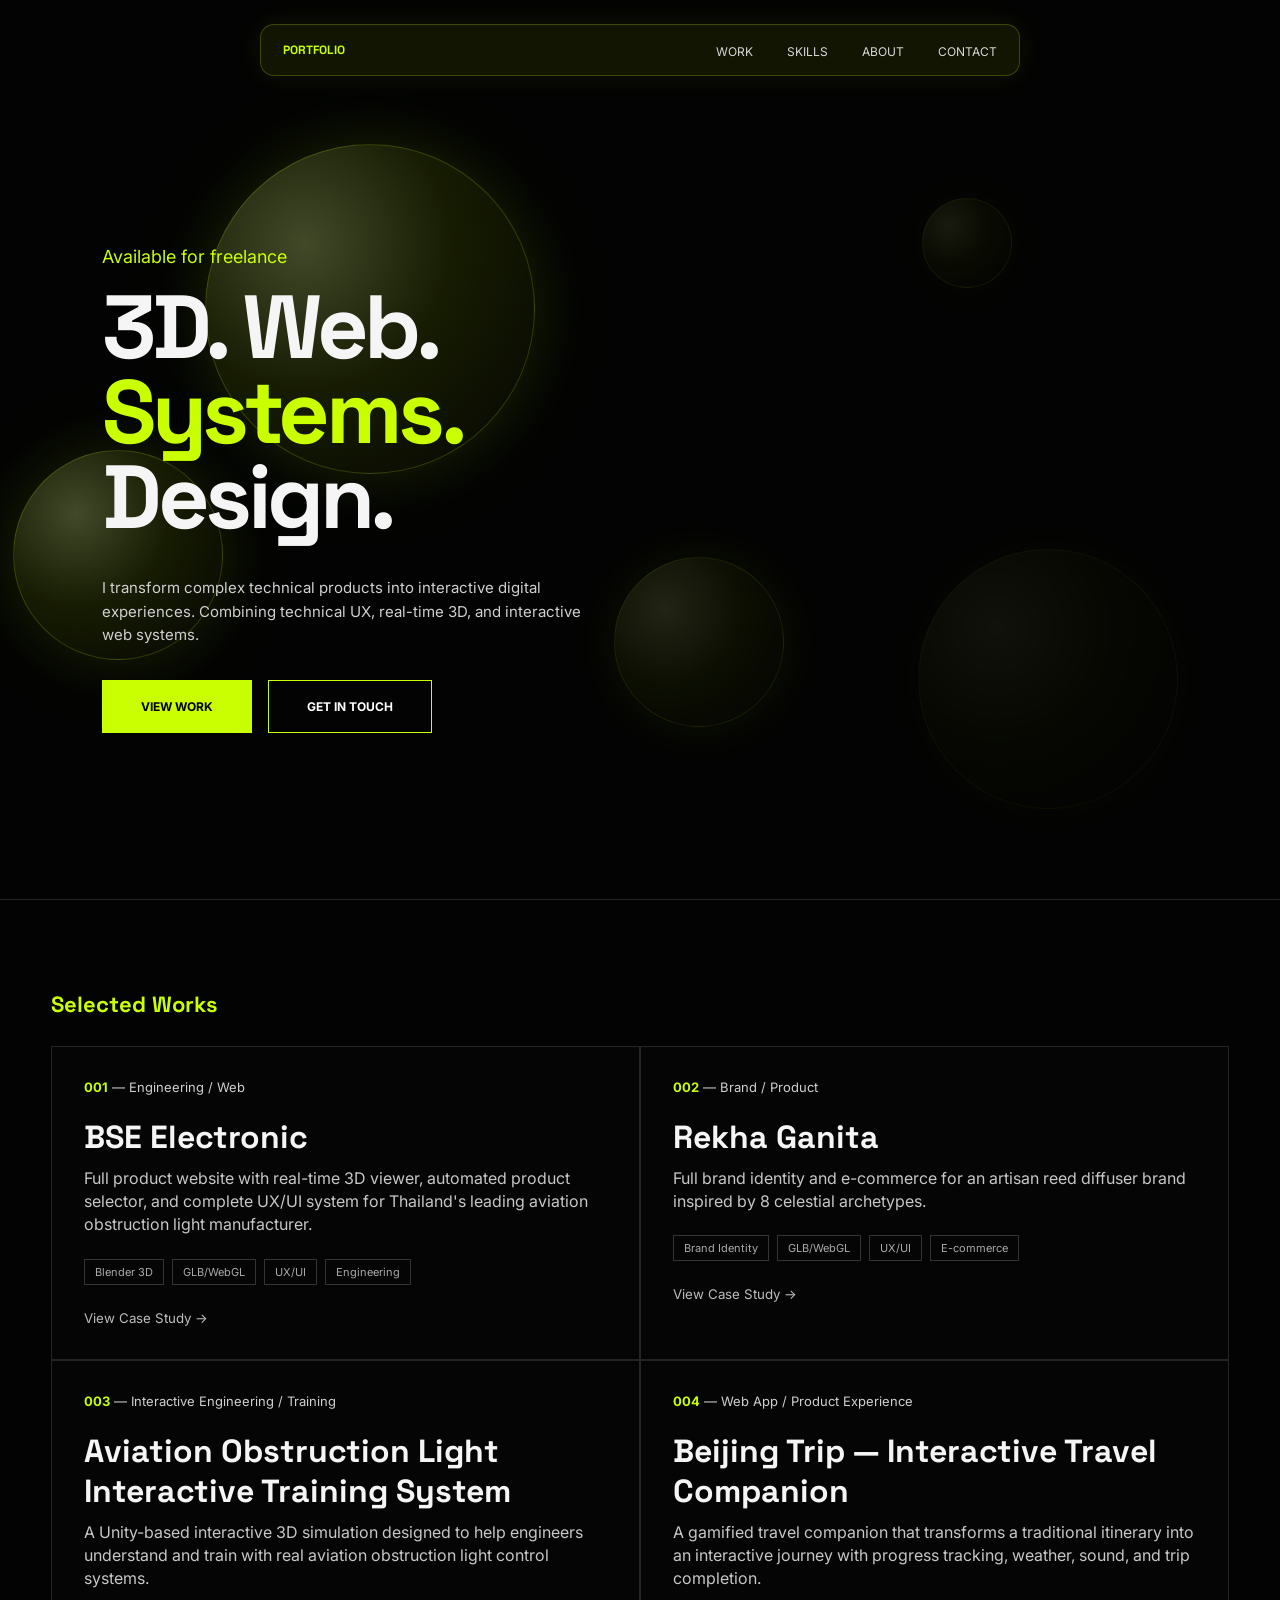
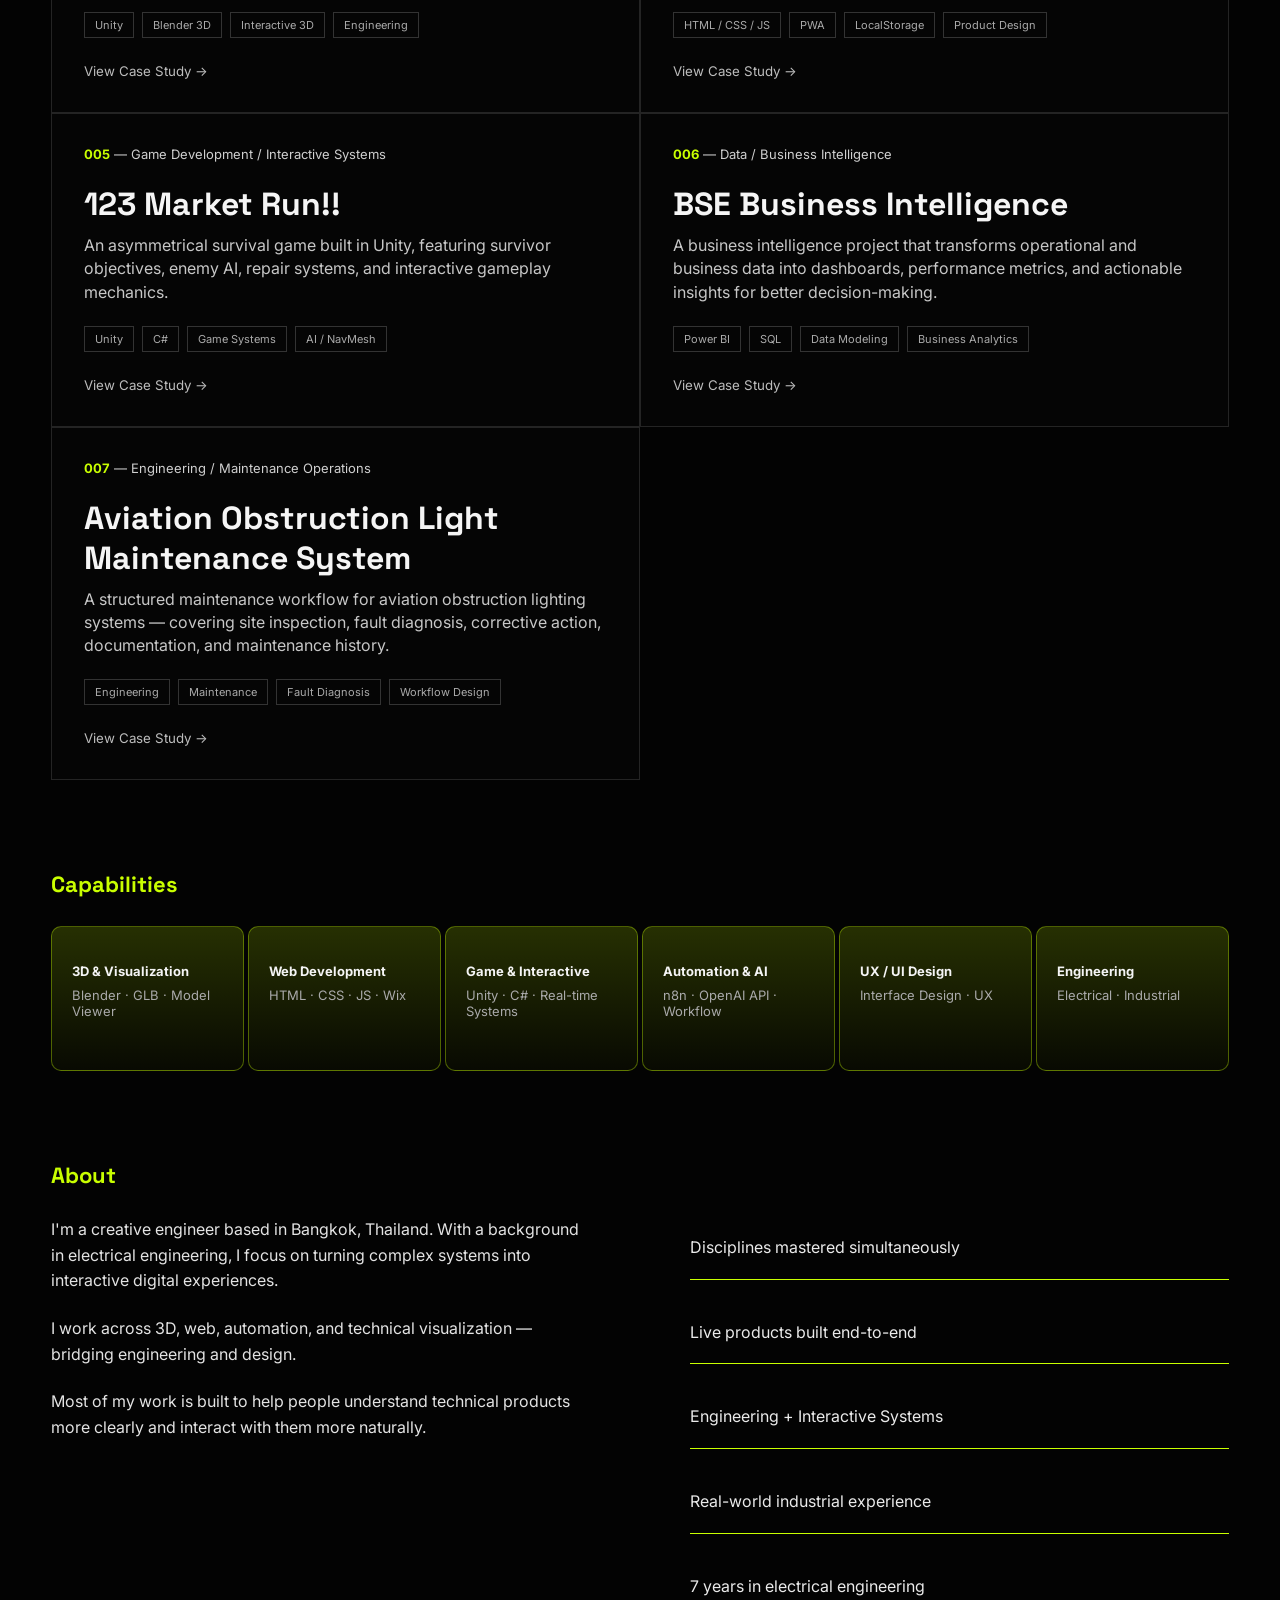
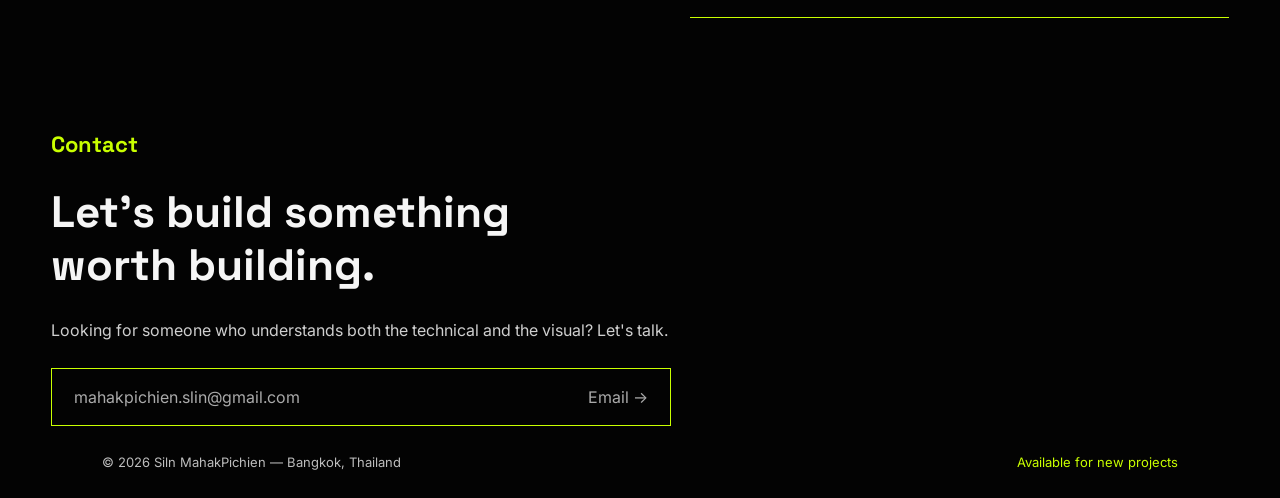
==== commit 2f592d7a: "Update index.html" ====
--- a/index.html
+++ b/index.html
@@ -178,7 +178,7 @@
         <a class="project-card" href="#">
   <p><span>004</span> — Web App / Product Experience</p>
 
-  <h3>Shanghai Trip — Interactive Travel Companion</h3>
+  <h3>Beijing Trip — Interactive Travel Companion</h3>
 
   <p>
     A gamified travel companion that transforms a traditional itinerary
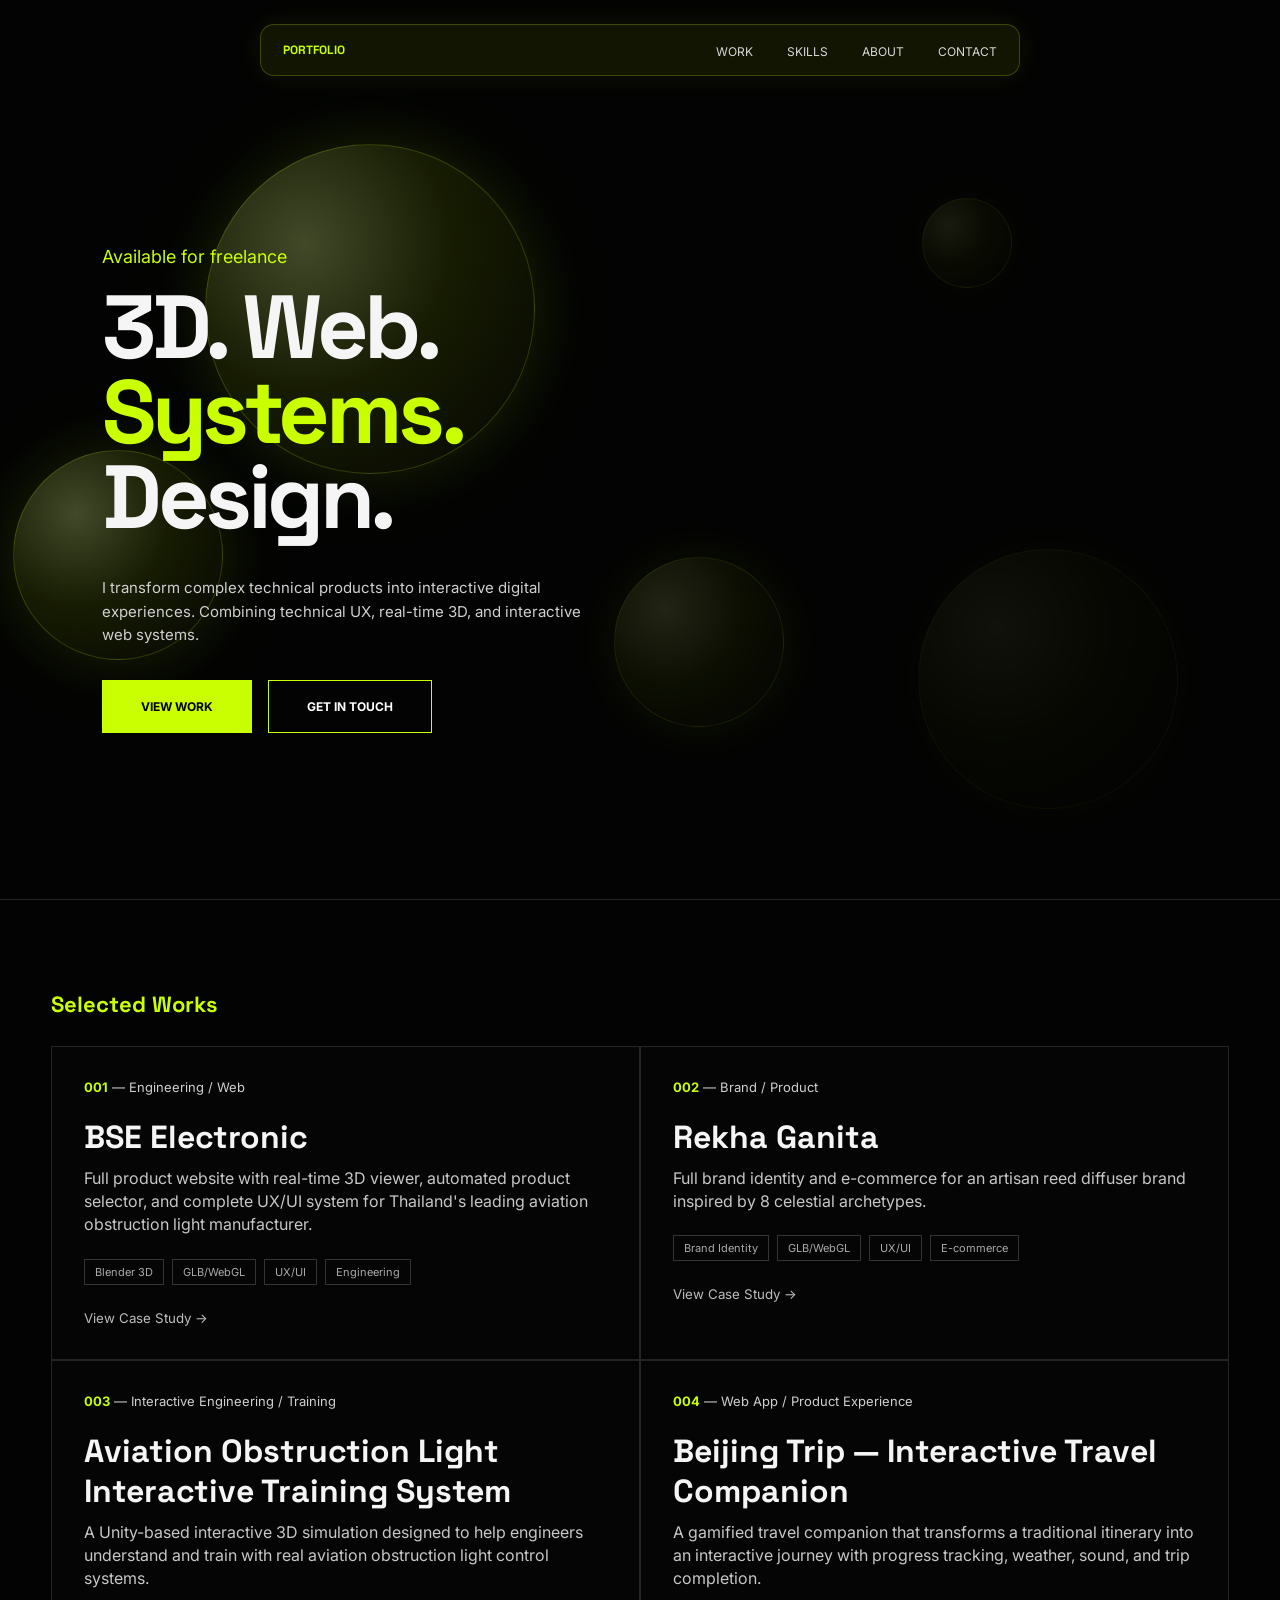
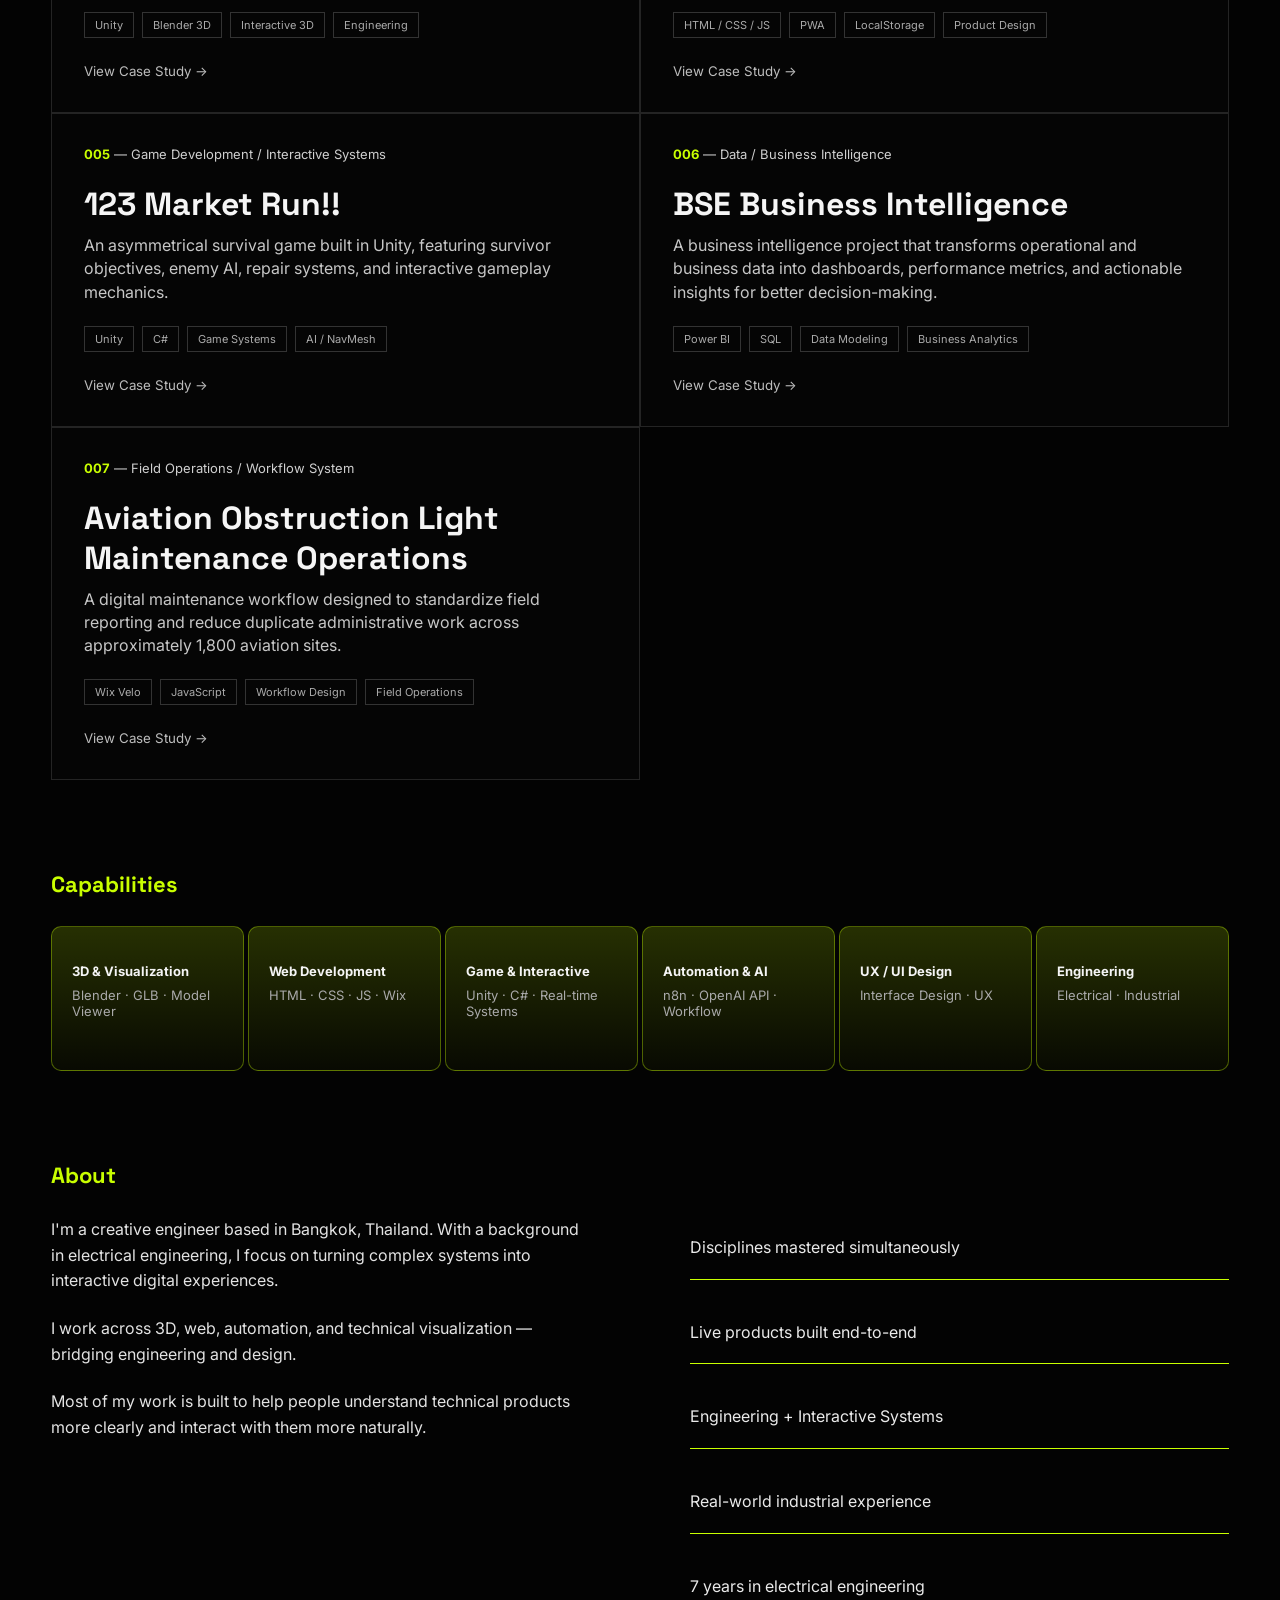
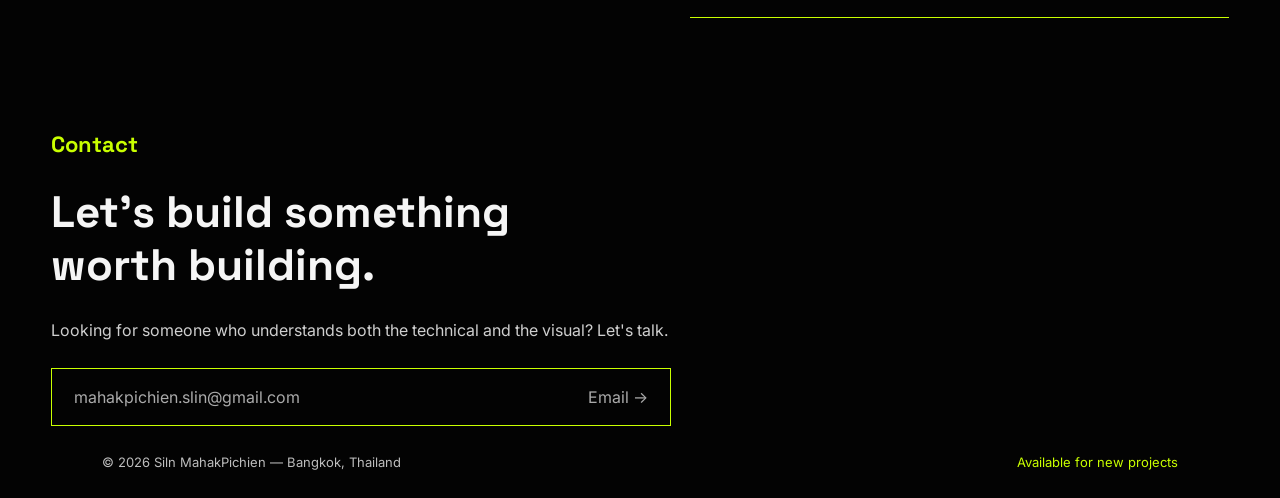
==== commit 215bd0c7: "Update index.html" ====
--- a/index.html
+++ b/index.html
@@ -175,7 +175,7 @@
 </a>
 
         <!-- Project 004 -->
-        <a class="project-card" href="#">
+        <a class="project-card" href="case-study-beijing.html">
   <p><span>004</span> — Web App / Product Experience</p>
 
   <h3>Beijing Trip — Interactive Travel Companion</h3>
@@ -226,7 +226,7 @@
      PROJECT 006 — BSE BUSINESS INTELLIGENCE
      ============================================================ -->
 
-<a class="project-card" href="#">
+<a class="project-card" href="case-study-bi.html">
   <p><span>006</span> — Data / Business Intelligence</p>
 
   <h3>BSE Business Intelligence</h3>
@@ -252,22 +252,22 @@
      PROJECT 007 — AVIATION OBSTRUCTION LIGHT MAINTENANCE
      ============================================================ -->
 
-<a class="project-card" href="#">
-  <p><span>007</span> — Engineering / Maintenance Operations</p>
-
-  <h3>Aviation Obstruction Light Maintenance System</h3>
-
-  <p>
-    A structured maintenance workflow for aviation obstruction
-    lighting systems — covering site inspection, fault diagnosis,
-    corrective action, documentation, and maintenance history.
-  </p>
-
-  <div class="tags">
-    <span>Engineering</span>
-    <span>Maintenance</span>
-    <span>Fault Diagnosis</span>
+<a class="project-card" href="case-study-maintenance.html">
+  <p><span>007</span> — Field Operations / Workflow System</p>
+
+  <h3>Aviation Obstruction Light Maintenance Operations</h3>
+
+  <p>
+    A digital maintenance workflow designed to standardize
+    field reporting and reduce duplicate administrative work
+    across approximately 1,800 aviation sites.
+  </p>
+
+  <div class="tags">
+    <span>Wix Velo</span>
+    <span>JavaScript</span>
     <span>Workflow Design</span>
+    <span>Field Operations</span>
   </div>
 
   <small>View Case Study →</small>
--- a/style.css
+++ b/style.css
@@ -2543,3 +2543,4596 @@
   }
 
 }
+
+/* ============================================================
+   PROJECT 004 — BEIJING TRIP
+   Web App / Product Experience / Travel Companion
+   ============================================================ */
+
+
+/* ============================================================
+   BEIJING COLOR SYSTEM
+   ============================================================ */
+
+.beijing-page,
+.beijing-nav {
+  --beijing-red: #e54832;
+  --beijing-cream: #f4e8cf;
+  --beijing-blue: #78c7e8;
+  --beijing-yellow: #f4b942;
+  --beijing-ink: #211d1a;
+  --beijing-soft-red: rgba(229, 72, 50, 0.12);
+  --beijing-soft-blue: rgba(120, 199, 232, 0.12);
+}
+
+
+/* ============================================================
+   PAGE BACKGROUND
+   ============================================================ */
+
+.beijing-page {
+  position: relative;
+
+  background:
+    radial-gradient(
+      circle at 15% 10%,
+      rgba(229, 72, 50, 0.10),
+      transparent 28%
+    ),
+    radial-gradient(
+      circle at 85% 25%,
+      rgba(120, 199, 232, 0.08),
+      transparent 30%
+    ),
+    #080706;
+}
+
+
+/* ============================================================
+   NAVIGATION
+   ============================================================ */
+
+.beijing-nav {
+  border:
+    1px solid rgba(229, 72, 50, 0.28);
+
+  background:
+    rgba(50, 20, 15, 0.62);
+
+  backdrop-filter:
+    blur(18px);
+
+  box-shadow:
+    0 0 28px rgba(229, 72, 50, 0.10);
+}
+
+
+.beijing-nav .logo {
+  color:
+    var(--beijing-cream);
+}
+
+
+.beijing-nav nav a {
+  transition:
+    color 0.3s ease;
+}
+
+
+.beijing-nav nav a:hover {
+  color:
+    var(--beijing-yellow);
+}
+
+
+
+/* ============================================================
+   HERO
+   ============================================================ */
+
+.beijing-hero {
+  position: relative;
+
+  overflow: hidden;
+
+  background:
+
+    linear-gradient(
+      180deg,
+      rgba(20, 10, 7, 0.22),
+      rgba(8, 7, 6, 0.92)
+    ),
+
+    radial-gradient(
+      circle at 75% 40%,
+      rgba(244, 185, 66, 0.13),
+      transparent 30%
+    ),
+
+    radial-gradient(
+      circle at 20% 20%,
+      rgba(229, 72, 50, 0.18),
+      transparent 30%
+    ),
+
+    #0a0807;
+}
+
+
+.beijing-hero h1 {
+  position: relative;
+  z-index: 3;
+}
+
+
+.beijing-hero .accent {
+  color:
+    var(--beijing-red);
+
+  text-shadow:
+    0 0 25px rgba(229, 72, 50, 0.30),
+    0 0 70px rgba(229, 72, 50, 0.12);
+}
+
+
+.beijing-hero .status {
+  color:
+    var(--beijing-yellow);
+
+  text-shadow:
+    0 0 18px rgba(244, 185, 66, 0.18);
+}
+
+
+.beijing-hero .intro {
+  color:
+    #e1d7c7;
+}
+
+
+
+/* ============================================================
+   HERO PRODUCT
+   ============================================================ */
+
+.beijing-product {
+  position: relative;
+
+  display: flex;
+
+  align-items: center;
+
+  justify-content: center;
+
+  z-index: 4;
+}
+
+
+.beijing-product img {
+  width:
+    82% !important;
+
+  max-width:
+    680px !important;
+
+  margin-left:
+    auto;
+
+  object-fit:
+    contain;
+
+  filter:
+    drop-shadow(
+      0 20px 50px rgba(0, 0, 0, 0.35)
+    )
+    drop-shadow(
+      0 0 40px rgba(229, 72, 50, 0.18)
+    ) !important;
+
+  animation:
+    beijingFloat 5.5s ease-in-out infinite;
+}
+
+
+@keyframes beijingFloat {
+
+  0%,
+  100% {
+    transform:
+      translateY(0)
+      rotate(-1deg);
+  }
+
+  50% {
+    transform:
+      translateY(-12px)
+      rotate(1deg);
+  }
+
+}
+
+
+
+/* ============================================================
+   PASSPORT STAMPS
+   ============================================================ */
+
+.passport-stamp {
+  position:
+    absolute;
+
+  width:
+    110px;
+
+  height:
+    110px;
+
+  border:
+    2px dashed rgba(244, 232, 207, 0.25);
+
+  border-radius:
+    50%;
+
+  display:
+    flex;
+
+  align-items:
+    center;
+
+  justify-content:
+    center;
+
+  color:
+    rgba(244, 232, 207, 0.35);
+
+  font-family:
+    "Space Grotesk",
+    sans-serif;
+
+  font-size:
+    18px;
+
+  font-weight:
+    700;
+
+  letter-spacing:
+    0.12em;
+
+  pointer-events:
+    none;
+}
+
+
+.stamp-one {
+  top:
+    18%;
+
+  left:
+    44%;
+
+  transform:
+    rotate(-18deg);
+}
+
+
+.stamp-two {
+  right:
+    6%;
+
+  bottom:
+    9%;
+
+  width:
+    88px;
+
+  height:
+    88px;
+
+  transform:
+    rotate(16deg);
+
+  color:
+    rgba(229, 72, 50, 0.35);
+
+  border-color:
+    rgba(229, 72, 50, 0.24);
+}
+
+
+
+/* ============================================================
+   CLOUD DECORATIONS
+   ============================================================ */
+
+.beijing-cloud {
+  position:
+    absolute;
+
+  width:
+    190px;
+
+  height:
+    60px;
+
+  border-radius:
+    999px;
+
+  background:
+    rgba(120, 199, 232, 0.06);
+
+  filter:
+    blur(1px);
+
+  pointer-events:
+    none;
+
+  animation:
+    beijingCloudMove 12s ease-in-out infinite;
+}
+
+
+.beijing-cloud::before,
+.beijing-cloud::after {
+  content:
+    "";
+
+  position:
+    absolute;
+
+  border-radius:
+    50%;
+
+  background:
+    inherit;
+}
+
+
+.beijing-cloud::before {
+  width:
+    80px;
+
+  height:
+    80px;
+
+  left:
+    28px;
+
+  top:
+    -34px;
+}
+
+
+.beijing-cloud::after {
+  width:
+    95px;
+
+  height:
+    95px;
+
+  right:
+    25px;
+
+  top:
+    -43px;
+}
+
+
+.cloud-one {
+  left:
+    2%;
+
+  bottom:
+    16%;
+}
+
+
+.cloud-two {
+  right:
+    10%;
+
+  top:
+    15%;
+
+  opacity:
+    0.55;
+
+  animation-delay:
+    2.5s;
+}
+
+
+@keyframes beijingCloudMove {
+
+  0%,
+  100% {
+    transform:
+      translateX(0);
+  }
+
+  50% {
+    transform:
+      translateX(18px);
+  }
+
+}
+
+
+
+/* ============================================================
+   META
+   ============================================================ */
+
+.beijing-page .case-meta div {
+  border-left:
+    1px solid rgba(244, 232, 207, 0.20);
+
+  color:
+    #efe5d4;
+}
+
+
+.beijing-page .case-meta span {
+  color:
+    rgba(244, 232, 207, 0.52);
+}
+
+
+
+/* ============================================================
+   GENERAL ACCENT
+   ============================================================ */
+
+.beijing-page h2,
+.beijing-page .status {
+  color:
+    var(--beijing-red);
+}
+
+
+.beijing-page .section-heading .status {
+  color:
+    var(--beijing-yellow);
+}
+
+
+
+/* ============================================================
+   SECTION HEADINGS
+   ============================================================ */
+
+.beijing-page .section-heading {
+  max-width:
+    800px;
+
+  margin-bottom:
+    44px;
+}
+
+
+.beijing-page .section-heading h2 {
+  font-size:
+    clamp(30px, 4vw, 48px);
+
+  line-height:
+    1.05;
+
+  letter-spacing:
+    -0.035em;
+
+  margin-bottom:
+    16px;
+}
+
+
+.beijing-page .section-heading > p:last-child {
+  color:
+    #cbbfad;
+
+  max-width:
+    680px;
+
+  line-height:
+    1.7;
+}
+
+
+
+/* ============================================================
+   OVERVIEW GRID
+   ============================================================ */
+
+.beijing-case-grid {
+  border-color:
+    rgba(244, 232, 207, 0.10);
+}
+
+
+.beijing-case-grid > div {
+  position:
+    relative;
+
+  background:
+    linear-gradient(
+      180deg,
+      rgba(244, 232, 207, 0.035),
+      rgba(255, 255, 255, 0.008)
+    );
+
+  border-color:
+    rgba(244, 232, 207, 0.08);
+
+  overflow:
+    hidden;
+
+  transition:
+    background 0.35s ease,
+    border-color 0.35s ease,
+    transform 0.35s ease;
+}
+
+
+.beijing-case-grid > div:hover {
+  background:
+    linear-gradient(
+      180deg,
+      rgba(229, 72, 50, 0.075),
+      rgba(244, 232, 207, 0.015)
+    );
+
+  border-color:
+    rgba(229, 72, 50, 0.25);
+}
+
+
+.beijing-case-grid h2 {
+  color:
+    var(--beijing-red);
+}
+
+
+.beijing-case-grid p {
+  color:
+    #d3c6b4;
+}
+
+
+
+/* paper corner decoration */
+
+.beijing-case-grid > div::after {
+  content:
+    "";
+
+  position:
+    absolute;
+
+  width:
+    90px;
+
+  height:
+    90px;
+
+  right:
+    -40px;
+
+  bottom:
+    -40px;
+
+  border-radius:
+    50%;
+
+  background:
+    radial-gradient(
+      circle,
+      rgba(244, 185, 66, 0.08),
+      transparent 70%
+    );
+}
+
+
+
+/* ============================================================
+   JOURNEY FLOW
+   ============================================================ */
+
+.beijing-journey-flow {
+  display:
+    grid;
+
+  grid-template-columns:
+    1fr auto
+    1fr auto
+    1fr auto
+    1fr auto
+    1fr;
+
+  gap:
+    14px;
+
+  align-items:
+    stretch;
+
+  margin-top:
+    40px;
+}
+
+
+.journey-card {
+  min-height:
+    220px;
+
+  padding:
+    26px;
+
+  position:
+    relative;
+
+  border:
+    1px solid rgba(244, 232, 207, 0.14);
+
+  border-radius:
+    14px;
+
+  background:
+    linear-gradient(
+      160deg,
+      rgba(244, 232, 207, 0.055),
+      rgba(229, 72, 50, 0.025)
+    );
+
+  overflow:
+    hidden;
+
+  transition:
+    transform 0.35s ease,
+    box-shadow 0.35s ease,
+    border-color 0.35s ease;
+}
+
+
+.journey-card:hover {
+  transform:
+    translateY(-6px)
+    rotate(-0.5deg);
+
+  border-color:
+    rgba(244, 185, 66, 0.38);
+
+  box-shadow:
+    0 12px 34px rgba(0, 0, 0, 0.24);
+}
+
+
+.journey-card span {
+  display:
+    inline-flex;
+
+  align-items:
+    center;
+
+  justify-content:
+    center;
+
+  width:
+    34px;
+
+  height:
+    34px;
+
+  border:
+    1px solid rgba(229, 72, 50, 0.45);
+
+  border-radius:
+    50%;
+
+  color:
+    var(--beijing-red);
+
+  font-size:
+    11px;
+
+  font-weight:
+    700;
+}
+
+
+.journey-card h3 {
+  margin-top:
+    42px;
+
+  margin-bottom:
+    10px;
+
+  font-size:
+    22px;
+
+  color:
+    var(--beijing-cream);
+}
+
+
+.journey-card p {
+  color:
+    #bfb29f;
+
+  font-size:
+    14px;
+
+  line-height:
+    1.6;
+}
+
+
+.journey-arrow {
+  display:
+    flex;
+
+  align-items:
+    center;
+
+  justify-content:
+    center;
+
+  color:
+    var(--beijing-yellow);
+
+  font-size:
+    26px;
+
+  animation:
+    journeyArrow 1.8s ease-in-out infinite;
+}
+
+
+@keyframes journeyArrow {
+
+  0%,
+  100% {
+    opacity:
+      0.35;
+
+    transform:
+      translateX(0);
+  }
+
+  50% {
+    opacity:
+      1;
+
+    transform:
+      translateX(4px);
+  }
+
+}
+
+
+
+/* ============================================================
+   PROCESS
+   ============================================================ */
+
+.beijing-process-grid {
+  grid-template-columns:
+    repeat(3, 1fr);
+
+  gap:
+    14px;
+}
+
+
+.beijing-page .process-grid > div {
+  min-height:
+    240px;
+
+  padding:
+    28px;
+
+  border:
+    1px solid rgba(244, 232, 207, 0.14);
+
+  background:
+    linear-gradient(
+      180deg,
+      rgba(244, 232, 207, 0.035),
+      rgba(229, 72, 50, 0.015)
+    );
+
+  border-radius:
+    14px;
+
+  position:
+    relative;
+
+  overflow:
+    hidden;
+}
+
+
+.beijing-page .process-grid > div:hover {
+  transform:
+    translateY(-6px);
+
+  border-color:
+    rgba(229, 72, 50, 0.42);
+
+  box-shadow:
+    0 0 26px rgba(229, 72, 50, 0.08);
+}
+
+
+.beijing-page .process-grid span {
+  color:
+    var(--beijing-yellow);
+
+  font-size:
+    11px;
+
+  letter-spacing:
+    0.12em;
+}
+
+
+.beijing-page .process-grid h3 {
+  color:
+    var(--beijing-cream);
+
+  font-size:
+    21px;
+
+  margin:
+    18px 0 14px;
+}
+
+
+.beijing-page .process-grid p {
+  color:
+    #b9ad9c;
+
+  font-size:
+    14px;
+
+  line-height:
+    1.65;
+}
+
+
+
+/* ============================================================
+   FEATURES
+   ============================================================ */
+
+.beijing-feature-grid {
+  display:
+    grid;
+
+  grid-template-columns:
+    repeat(3, 1fr);
+
+  gap:
+    16px;
+}
+
+
+.beijing-feature-card {
+  min-height:
+    260px;
+
+  padding:
+    28px;
+
+  position:
+    relative;
+
+  border:
+    1px solid rgba(244, 232, 207, 0.14);
+
+  border-radius:
+    18px;
+
+  background:
+    linear-gradient(
+      160deg,
+      rgba(244, 232, 207, 0.055),
+      rgba(120, 199, 232, 0.025)
+    );
+
+  overflow:
+    hidden;
+
+  transition:
+    transform 0.35s ease,
+    border-color 0.35s ease,
+    background 0.35s ease;
+}
+
+
+.beijing-feature-card:hover {
+  transform:
+    translateY(-7px)
+    rotate(-0.4deg);
+
+  border-color:
+    rgba(120, 199, 232, 0.36);
+
+  background:
+    linear-gradient(
+      160deg,
+      rgba(244, 232, 207, 0.07),
+      rgba(120, 199, 232, 0.055)
+    );
+}
+
+
+.beijing-feature-card > span {
+  position:
+    absolute;
+
+  top:
+    20px;
+
+  right:
+    22px;
+
+  color:
+    rgba(244, 232, 207, 0.28);
+
+  font-family:
+    "Space Grotesk",
+    sans-serif;
+
+  font-size:
+    12px;
+
+  letter-spacing:
+    0.12em;
+}
+
+
+.feature-icon {
+  width:
+    56px;
+
+  height:
+    56px;
+
+  margin-bottom:
+    52px;
+
+  display:
+    flex;
+
+  align-items:
+    center;
+
+  justify-content:
+    center;
+
+  border-radius:
+    16px;
+
+  background:
+    var(--beijing-cream);
+
+  color:
+    var(--beijing-ink);
+
+  font-size:
+    25px;
+
+  box-shadow:
+    6px 7px 0 rgba(229, 72, 50, 0.22);
+
+  transform:
+    rotate(-3deg);
+}
+
+
+.beijing-feature-card:nth-child(even) .feature-icon {
+  transform:
+    rotate(3deg);
+
+  background:
+    #dff4fb;
+}
+
+
+.beijing-feature-card h3 {
+  margin-bottom:
+    11px;
+
+  color:
+    var(--beijing-cream);
+
+  font-size:
+    22px;
+}
+
+
+.beijing-feature-card p {
+  color:
+    #bfb2a0;
+
+  font-size:
+    14px;
+
+  line-height:
+    1.65;
+}
+
+
+
+/* ============================================================
+   DEVELOPMENT JOURNEY
+   ============================================================ */
+
+.beijing-development-grid {
+  gap:
+    34px 24px;
+}
+
+
+.beijing-page .development-card img {
+  width: 100%;
+  height: 800px;
+
+  object-fit: cover;
+  object-position: center;
+
+  border: 1px solid rgba(244, 232, 207, 0.16);
+  border-radius: 14px;
+
+  box-shadow:
+    0 12px 30px rgba(0, 0, 0, 0.18);
+}
+
+
+.beijing-page .development-card:hover img {
+  transform:
+    translateY(-5px)
+    rotate(-0.4deg);
+
+  border-color:
+    rgba(229, 72, 50, 0.38);
+}
+
+
+.beijing-page .development-card > span {
+  color:
+    var(--beijing-yellow);
+}
+
+
+.beijing-page .development-card h3 {
+  color:
+    var(--beijing-cream);
+}
+
+
+.beijing-page .development-card p {
+  color:
+    #bcb09f;
+}
+
+
+
+/* ============================================================
+   TOOLS
+   ============================================================ */
+
+.beijing-tool-grid {
+  grid-template-columns:
+    repeat(3, 1fr);
+
+  gap:
+    14px;
+}
+
+
+.beijing-page .tool-grid > div {
+  min-height:
+    150px;
+
+  border:
+    1px solid rgba(244, 232, 207, 0.14);
+
+  background:
+    linear-gradient(
+      180deg,
+      rgba(244, 232, 207, 0.04),
+      rgba(120, 199, 232, 0.015)
+    );
+
+  border-radius:
+    14px;
+
+  color:
+    var(--beijing-red);
+}
+
+
+.beijing-page .tool-grid > div:hover {
+  border-color:
+    rgba(244, 185, 66, 0.42);
+
+  box-shadow:
+    0 0 26px rgba(244, 185, 66, 0.07);
+}
+
+
+.beijing-page .tool-grid span {
+  color:
+    #bdb09f;
+}
+
+
+
+/* ============================================================
+   LIVE PROJECT
+   ============================================================ */
+
+.beijing-live-section {
+  position:
+    relative;
+
+  padding:
+    60px !important;
+
+  border:
+    1px solid rgba(244, 232, 207, 0.12);
+
+  border-radius:
+    22px;
+
+  background:
+    linear-gradient(
+      135deg,
+      rgba(229, 72, 50, 0.08),
+      rgba(244, 232, 207, 0.025),
+      rgba(120, 199, 232, 0.035)
+    );
+
+  overflow:
+    hidden;
+}
+
+
+.beijing-live-section::after {
+  content:
+    "BEIJING";
+
+  position:
+    absolute;
+
+  right:
+    -15px;
+
+  bottom:
+    -22px;
+
+  color:
+    rgba(244, 232, 207, 0.035);
+
+  font-family:
+    "Space Grotesk",
+    sans-serif;
+
+  font-size:
+    clamp(70px, 12vw, 170px);
+
+  font-weight:
+    700;
+
+  pointer-events:
+    none;
+}
+
+
+.beijing-cta {
+  justify-content:
+    flex-start;
+
+  gap:
+    14px;
+
+  margin-top:
+    30px;
+
+  flex-wrap:
+    wrap;
+}
+
+
+.beijing-page .btn.primary {
+  background:
+    var(--beijing-red);
+
+  border-color:
+    var(--beijing-red);
+
+  color:
+    #fff;
+
+  box-shadow:
+    0 0 25px rgba(229, 72, 50, 0.20);
+}
+
+
+.beijing-page .btn.primary:hover {
+  box-shadow:
+    0 0 34px rgba(229, 72, 50, 0.30);
+
+  transform:
+    translateY(-4px)
+    rotate(-0.5deg);
+}
+
+
+.beijing-secondary {
+  border:
+    1px solid rgba(244, 232, 207, 0.30);
+
+  color:
+    var(--beijing-cream);
+
+  background:
+    rgba(244, 232, 207, 0.03);
+}
+
+
+.beijing-secondary:hover {
+  border-color:
+    var(--beijing-yellow);
+
+  box-shadow:
+    0 0 25px rgba(244, 185, 66, 0.12);
+}
+
+
+
+/* ============================================================
+   NEXT PROJECT
+   ============================================================ */
+
+.beijing-next-project {
+  margin-top:
+    100px;
+
+  border-top:
+    1px solid rgba(244, 232, 207, 0.12);
+
+  background:
+    rgba(244, 232, 207, 0.015);
+}
+
+
+.beijing-next-project h2 {
+  color:
+    var(--beijing-red);
+}
+
+
+.beijing-next-project .status {
+  color:
+    var(--beijing-yellow);
+}
+
+
+
+/* ============================================================
+   FULL WIDTH IMAGE
+   ============================================================ */
+
+.beijing-cover {
+  position:
+    relative;
+
+  overflow:
+    hidden;
+
+  background:
+    #111;
+}
+
+
+.beijing-cover img {
+  transition:
+    transform 1.2s cubic-bezier(.16, 1, .3, 1);
+}
+
+
+.beijing-cover:hover img {
+  transform:
+    scale(1.015);
+}
+
+
+
+/* ============================================================
+   TABLET
+   ============================================================ */
+
+@media (max-width: 1150px) {
+
+  .beijing-journey-flow {
+    grid-template-columns:
+      1fr 1fr;
+  }
+
+  .journey-arrow {
+    display:
+      none;
+  }
+
+  .beijing-process-grid {
+    grid-template-columns:
+      repeat(2, 1fr);
+  }
+
+}
+
+
+
+/* ============================================================
+   MOBILE
+   ============================================================ */
+
+@media (max-width: 900px) {
+
+  .beijing-hero {
+    min-height:
+      auto;
+  }
+
+
+  .beijing-product img {
+    width:
+      100% !important;
+
+    max-width:
+      560px !important;
+
+    margin:
+      50px auto 0;
+  }
+
+
+  .stamp-one {
+    left:
+      auto;
+
+    right:
+      10%;
+
+    top:
+      12%;
+
+    width:
+      80px;
+
+    height:
+      80px;
+  }
+
+
+  .stamp-two {
+    display:
+      none;
+  }
+
+
+  .beijing-feature-grid {
+    grid-template-columns:
+      repeat(2, 1fr);
+  }
+
+
+  .beijing-tool-grid {
+    grid-template-columns:
+      repeat(2, 1fr);
+  }
+
+
+  .beijing-live-section {
+    padding:
+      36px !important;
+  }
+
+}
+
+
+
+/* ============================================================
+   SMALL MOBILE
+   ============================================================ */
+
+@media (max-width: 620px) {
+
+  .beijing-journey-flow {
+    grid-template-columns:
+      1fr;
+  }
+
+
+  .beijing-process-grid {
+    grid-template-columns:
+      1fr;
+  }
+
+
+  .beijing-feature-grid {
+    grid-template-columns:
+      1fr;
+  }
+
+
+  .beijing-tool-grid {
+    grid-template-columns:
+      1fr;
+  }
+
+
+  .journey-card,
+  .beijing-feature-card {
+    min-height:
+      auto;
+  }
+
+
+  .feature-icon {
+    margin-bottom:
+      34px;
+  }
+
+
+  .beijing-live-section {
+    padding:
+      28px 22px !important;
+  }
+
+
+  .beijing-cta {
+    flex-direction:
+      column;
+  }
+
+
+  .beijing-cta .btn {
+    width:
+      100%;
+
+    text-align:
+      center;
+  }
+
+}
+
+/* ============================================================
+   BEIJING — FINAL COLOR OVERRIDE
+   ============================================================ */
+
+.beijing-page .beijing-hero .accent {
+  color: var(--beijing-red) !important;
+
+  text-shadow:
+    0 0 25px rgba(229, 72, 50, 0.30),
+    0 0 70px rgba(229, 72, 50, 0.12) !important;
+}
+
+.beijing-page .beijing-hero .status {
+  color: var(--beijing-yellow) !important;
+}
+
+.beijing-page h2 {
+  color: var(--beijing-red);
+}
+
+/* ============================================================
+   BEIJING — FLOATING CHARACTER FACES
+   ============================================================ */
+
+.beijing-floating-faces {
+  position: absolute;
+  inset: 0;
+
+  z-index: 2;
+
+  overflow: hidden;
+
+  pointer-events: none;
+}
+
+
+/* Base */
+
+.beijing-floating-face {
+  position: absolute;
+
+  display: block;
+
+  object-fit: contain;
+
+  user-select: none;
+
+  filter:
+    drop-shadow(0 12px 25px rgba(0, 0, 0, 0.28));
+
+  will-change: transform;
+}
+
+
+/* FACE 01 */
+
+.beijing-face-one {
+  width: 110px;
+
+  right: 8%;
+  top: 20%;
+
+  opacity: 0.78;
+
+  transform: rotate(-7deg);
+
+  animation:
+    beijingFaceFloatOne 6s ease-in-out infinite;
+}
+
+
+/* FACE 02 */
+
+.beijing-face-two {
+  width: 85px;
+
+  right: 36%;
+  bottom: 12%;
+
+  opacity: 0.55;
+
+  transform: rotate(8deg);
+
+  animation:
+    beijingFaceFloatTwo 7.5s ease-in-out infinite;
+}
+
+
+/* FLOAT 01 */
+
+@keyframes beijingFaceFloatOne {
+
+  0%,
+  100% {
+    transform:
+      translateY(0)
+      rotate(-7deg);
+  }
+
+  50% {
+    transform:
+      translateY(-18px)
+      rotate(-2deg);
+  }
+
+}
+
+
+/* FLOAT 02 */
+
+@keyframes beijingFaceFloatTwo {
+
+  0%,
+  100% {
+    transform:
+      translateY(0)
+      translateX(0)
+      rotate(8deg);
+  }
+
+  50% {
+    transform:
+      translateY(-12px)
+      translateX(8px)
+      rotate(4deg);
+  }
+
+}
+
+
+/* MOBILE */
+
+@media (max-width: 900px) {
+
+  .beijing-face-one {
+    width: 80px;
+
+    right: 4%;
+    top: 17%;
+
+    opacity: 0.55;
+  }
+
+  .beijing-face-two {
+    width: 65px;
+
+    right: 10%;
+    bottom: 8%;
+
+    opacity: 0.35;
+  }
+
+}
+
+
+@media (max-width: 620px) {
+
+  .beijing-face-one {
+    width: 65px;
+
+    top: 14%;
+  }
+
+  .beijing-face-two {
+    display: none;
+  }
+
+}
+
+/* ============================================================
+   BEIJING — FLOATING CHARACTER FACES
+   ============================================================ */
+
+.beijing-floating-faces {
+  position: absolute;
+  inset: 0;
+
+  z-index: 2;
+
+  overflow: hidden;
+
+  pointer-events: none;
+}
+
+
+/* Base */
+
+.beijing-floating-face {
+  position: absolute;
+
+  display: block;
+
+  object-fit: contain;
+
+  user-select: none;
+
+  filter:
+    drop-shadow(0 12px 25px rgba(0, 0, 0, 0.28));
+
+  will-change: transform;
+}
+
+
+/* FACE 01 */
+
+.beijing-face-one {
+  width: 110px;
+
+  right: 8%;
+  top: 20%;
+
+  opacity: 0.78;
+
+  transform: rotate(-7deg);
+
+  animation:
+    beijingFaceFloatOne 6s ease-in-out infinite;
+}
+
+
+/* FACE 02 */
+
+.beijing-face-two {
+  width: 85px;
+
+  right: 36%;
+  bottom: 12%;
+
+  opacity: 0.55;
+
+  transform: rotate(8deg);
+
+  animation:
+    beijingFaceFloatTwo 7.5s ease-in-out infinite;
+}
+
+
+/* FLOAT 01 */
+
+@keyframes beijingFaceFloatOne {
+
+  0%,
+  100% {
+    transform:
+      translateY(0)
+      rotate(-7deg);
+  }
+
+  50% {
+    transform:
+      translateY(-18px)
+      rotate(-2deg);
+  }
+
+}
+
+
+/* FLOAT 02 */
+
+@keyframes beijingFaceFloatTwo {
+
+  0%,
+  100% {
+    transform:
+      translateY(0)
+      translateX(0)
+      rotate(8deg);
+  }
+
+  50% {
+    transform:
+      translateY(-12px)
+      translateX(8px)
+      rotate(4deg);
+  }
+
+}
+
+
+/* MOBILE */
+
+@media (max-width: 900px) {
+
+  .beijing-face-one {
+    width: 80px;
+
+    right: 4%;
+    top: 17%;
+
+    opacity: 0.55;
+  }
+
+  .beijing-face-two {
+    width: 65px;
+
+    right: 10%;
+    bottom: 8%;
+
+    opacity: 0.35;
+  }
+
+}
+
+
+@media (max-width: 620px) {
+
+  .beijing-face-one {
+    width: 65px;
+
+    top: 14%;
+  }
+
+  .beijing-face-two {
+    display: none;
+  }
+
+}
+
+/* ============================================================
+   PROJECT 005 — BSE BUSINESS INTELLIGENCE
+   ============================================================ */
+
+
+
+/* ============================================================
+   PROJECT 006 — BSE BUSINESS INTELLIGENCE
+   ============================================================ */
+
+.bi-page {
+  margin: 0;
+  background:
+    radial-gradient(circle at 15% 10%, rgba(38, 93, 255, 0.10), transparent 30%),
+    #050505;
+  color: #f4f4f4;
+  font-family: Arial, Helvetica, sans-serif;
+}
+
+.bi-page * {
+  box-sizing: border-box;
+}
+
+
+/* ================= NAV ================= */
+
+.bi-nav {
+  width: min(1100px, calc(100% - 40px));
+  height: 74px;
+  margin: 24px auto 0;
+
+  padding: 0 34px;
+
+  border: 1px solid rgba(80, 130, 255, 0.35);
+  border-radius: 16px;
+
+  display: flex;
+  align-items: center;
+  justify-content: space-between;
+
+  background: rgba(20, 25, 40, 0.65);
+  backdrop-filter: blur(14px);
+
+  position: relative;
+  z-index: 20;
+}
+
+.bi-nav a {
+  color: #d8d8d8;
+  text-decoration: none;
+  font-size: 13px;
+  font-weight: 700;
+}
+
+.bi-nav-links {
+  display: flex;
+  gap: 38px;
+}
+
+
+/* ================= HERO ================= */
+
+.bi-hero {
+  width: min(1100px, calc(100% - 40px));
+  margin: 0 auto;
+  min-height: 820px;
+
+  display: flex;
+  flex-direction: column;
+  justify-content: center;
+}
+
+.bi-hero-grid {
+  display: grid;
+  grid-template-columns: 1.05fr 0.95fr;
+  gap: 80px;
+  align-items: center;
+}
+
+.bi-eyebrow,
+.bi-section-number {
+  color: #6f92ff;
+  font-size: 14px;
+  font-weight: 800;
+  letter-spacing: 0.04em;
+}
+
+.bi-hero h1 {
+  margin: 20px 0 0;
+
+  font-size: clamp(60px, 7vw, 100px);
+  line-height: 0.88;
+  letter-spacing: -0.06em;
+}
+
+.bi-hero h1 span,
+.bi-insight h2 span,
+.bi-outcome h2 span {
+  color: #6f92ff;
+}
+
+.bi-hero h2 {
+  margin: 34px 0 0;
+
+  font-size: clamp(24px, 3vw, 40px);
+  line-height: 1.08;
+  letter-spacing: -0.035em;
+}
+
+.bi-intro {
+  max-width: 590px;
+
+  margin-top: 30px;
+
+  color: #aaa;
+  font-size: 17px;
+  line-height: 1.7;
+}
+
+
+/* ================= HERO DATA ================= */
+
+.bi-hero-visual {
+  height: 500px;
+  position: relative;
+}
+
+.bi-data-card {
+  position: absolute;
+
+  width: 250px;
+  min-height: 160px;
+
+  padding: 28px;
+
+  border: 1px solid rgba(111, 146, 255, 0.3);
+  border-radius: 22px;
+
+  background: linear-gradient(
+    145deg,
+    rgba(111, 146, 255, 0.18),
+    rgba(10, 10, 10, 0.9)
+  );
+
+  backdrop-filter: blur(10px);
+}
+
+.bi-data-card small {
+  display: block;
+  color: #8c9bc6;
+  font-weight: 700;
+  margin-bottom: 12px;
+}
+
+.bi-data-card strong {
+  display: block;
+  font-size: 48px;
+  letter-spacing: -0.05em;
+}
+
+.bi-data-card span {
+  color: #aaa;
+}
+
+.bi-card-revenue {
+  top: 30px;
+  left: 20px;
+}
+
+.bi-card-product {
+  top: 190px;
+  right: 0;
+}
+
+.bi-card-digital {
+  bottom: 0;
+  left: 0;
+}
+
+
+/* ================= META ================= */
+
+.bi-meta {
+  margin-top: 70px;
+
+  display: grid;
+  grid-template-columns: repeat(5, 1fr);
+
+  border-top: 1px solid #242424;
+}
+
+.bi-meta > div {
+  padding: 20px 18px;
+  border-right: 1px solid #242424;
+}
+
+.bi-meta span {
+  display: block;
+  color: #777;
+  font-size: 12px;
+  margin-bottom: 7px;
+}
+
+.bi-meta strong {
+  font-size: 14px;
+}
+
+
+/* ================= SECTIONS ================= */
+
+.bi-section {
+  width: min(1100px, calc(100% - 40px));
+  margin: 0 auto;
+  padding: 140px 0;
+
+  border-top: 1px solid #1f1f1f;
+}
+
+.bi-section > h2 {
+  margin: 20px 0 70px;
+
+  font-size: clamp(45px, 6vw, 78px);
+  line-height: 0.98;
+  letter-spacing: -0.055em;
+}
+
+.bi-two-column {
+  display: grid;
+  grid-template-columns: 1fr 1fr;
+  gap: 90px;
+}
+
+.bi-large-text {
+  font-size: 27px;
+  line-height: 1.45;
+  letter-spacing: -0.02em;
+}
+
+
+/* ================= QUESTIONS ================= */
+
+.bi-question-list > div {
+  padding: 22px 0;
+
+  display: grid;
+  grid-template-columns: 50px 1fr;
+
+  border-bottom: 1px solid #292929;
+}
+
+.bi-question-list span {
+  color: #6f92ff;
+  font-size: 12px;
+  font-weight: 800;
+}
+
+.bi-question-list p {
+  margin: 0;
+  font-size: 18px;
+  line-height: 1.4;
+}
+
+
+/* ================= PROCESS ================= */
+
+.bi-process {
+  display: flex;
+  align-items: stretch;
+  gap: 10px;
+}
+
+.bi-process-card {
+  flex: 1;
+
+  padding: 24px 20px;
+
+  border: 1px solid #282828;
+  border-radius: 15px;
+
+  background: #0b0b0b;
+}
+
+.bi-process-card > span {
+  color: #6f92ff;
+  font-size: 12px;
+  font-weight: 800;
+}
+
+.bi-process-card h3 {
+  margin: 45px 0 8px;
+  font-size: 18px;
+}
+
+.bi-process-card p {
+  margin: 0;
+  color: #888;
+  font-size: 13px;
+  line-height: 1.5;
+}
+
+.bi-process-final {
+  border-color: rgba(111, 146, 255, 0.6);
+  background: rgba(111, 146, 255, 0.09);
+}
+
+.bi-process-arrow {
+  display: flex;
+  align-items: center;
+  color: #555;
+}
+
+.bi-method-note {
+  margin-top: 50px;
+
+  display: grid;
+  grid-template-columns: 1.4fr 1fr;
+  gap: 80px;
+  align-items: center;
+}
+
+.bi-method-note p {
+  color: #aaa;
+  font-size: 18px;
+  line-height: 1.7;
+}
+
+.bi-tools {
+  display: flex;
+  flex-wrap: wrap;
+  gap: 10px;
+}
+
+.bi-tools span {
+  padding: 10px 16px;
+
+  border: 1px solid #303030;
+  border-radius: 50px;
+
+  color: #aaa;
+  font-size: 11px;
+  font-weight: 800;
+}
+
+.bi-constraint {
+  margin-top: 70px;
+  padding: 45px;
+
+  border-left: 3px solid #6f92ff;
+  background: #0a0c12;
+}
+
+.bi-label,
+.bi-insight-box > span,
+.bi-bottom-line > span {
+  color: #6f92ff;
+  font-size: 11px;
+  font-weight: 800;
+  letter-spacing: 0.12em;
+}
+
+.bi-constraint h3 {
+  margin: 15px 0;
+  font-size: 28px;
+}
+
+.bi-constraint p {
+  max-width: 850px;
+  color: #999;
+  line-height: 1.7;
+}
+
+
+/* ================= BIG STAT ================= */
+
+.bi-big-stat {
+  display: flex;
+  gap: 45px;
+  align-items: center;
+
+  padding: 40px 0 70px;
+}
+
+.bi-big-stat strong {
+  color: #6f92ff;
+  font-size: clamp(100px, 16vw, 200px);
+  line-height: 0.8;
+  letter-spacing: -0.08em;
+}
+
+.bi-big-stat p {
+  font-size: 26px;
+  line-height: 1.3;
+}
+
+.bi-stat-row {
+  display: flex;
+  align-items: center;
+  justify-content: space-between;
+
+  padding: 40px;
+
+  border: 1px solid #262626;
+  border-radius: 20px;
+
+  background: #090909;
+}
+
+.bi-stat-row div:not(.bi-stat-arrow) {
+  display: flex;
+  flex-direction: column;
+}
+
+.bi-stat-row span {
+  color: #777;
+  font-size: 12px;
+}
+
+.bi-stat-row strong {
+  margin-top: 6px;
+  font-size: 38px;
+}
+
+.bi-stat-row small {
+  color: #666;
+}
+
+.bi-stat-arrow {
+  color: #6f92ff;
+  font-size: 30px;
+}
+
+
+/* ================= INSIGHT BOX ================= */
+
+.bi-insight-box {
+  margin-top: 55px;
+  max-width: 800px;
+
+  padding-left: 30px;
+
+  border-left: 2px solid #6f92ff;
+}
+
+.bi-insight-box p {
+  font-size: 22px;
+  line-height: 1.55;
+  color: #bbb;
+}
+
+
+/* ================= DIGITAL ================= */
+
+.bi-digital-highlight {
+  display: grid;
+  grid-template-columns: 1fr 1fr;
+  gap: 20px;
+}
+
+.bi-digital-highlight > div {
+  padding: 45px;
+
+  border: 1px solid #292929;
+  border-radius: 20px;
+}
+
+.bi-digital-highlight span {
+  color: #888;
+  font-size: 12px;
+  font-weight: 800;
+}
+
+.bi-digital-highlight strong {
+  display: block;
+
+  margin-top: 25px;
+
+  font-size: 75px;
+  letter-spacing: -0.06em;
+}
+
+.bi-digital-highlight > div:first-child strong {
+  color: #6f92ff;
+}
+
+.bi-digital-highlight p {
+  color: #777;
+}
+
+.bi-statement {
+  margin: 90px 0 45px;
+
+  max-width: 900px;
+
+  font-size: 43px;
+  line-height: 1.15;
+  letter-spacing: -0.04em;
+}
+
+.bi-statement span {
+  color: #6f92ff;
+}
+
+
+/* ================= COMPARISON ================= */
+
+.bi-comparison {
+  border-top: 1px solid #333;
+}
+
+.bi-comparison > div {
+  display: grid;
+  grid-template-columns: 1.4fr 1fr 1fr 1.6fr;
+  gap: 20px;
+
+  padding: 22px 10px;
+
+  border-bottom: 1px solid #252525;
+}
+
+.bi-comparison-head {
+  color: #666;
+  font-size: 11px;
+  font-weight: 800;
+}
+
+.bi-comparison p {
+  margin: 0;
+  color: #888;
+}
+
+
+/* ================= FUNNEL ================= */
+
+.bi-conversion-intro {
+  margin-bottom: 65px;
+}
+
+.bi-funnel {
+  display: flex;
+  align-items: center;
+  justify-content: space-between;
+}
+
+.bi-funnel div {
+  min-width: 150px;
+
+  padding: 30px 20px;
+
+  text-align: center;
+
+  border: 1px solid #292929;
+  border-radius: 15px;
+}
+
+.bi-funnel div span {
+  display: block;
+
+  margin-bottom: 30px;
+
+  color: #666;
+  font-size: 11px;
+}
+
+.bi-funnel b {
+  color: #444;
+}
+
+.bi-funnel .bi-funnel-missing {
+  border: 1px dashed #6f92ff;
+}
+
+.bi-funnel-missing strong {
+  color: #6f92ff;
+  font-size: 40px;
+}
+
+.bi-data-gap {
+  display: inline-block;
+
+  margin-top: 20px;
+
+  color: #6f92ff;
+  font-size: 20px;
+  letter-spacing: 0.04em;
+}
+
+
+/* ================= ROADMAP ================= */
+
+.bi-roadmap {
+  display: grid;
+  grid-template-columns: repeat(3, 1fr);
+  gap: 18px;
+}
+
+.bi-roadmap article {
+  min-height: 330px;
+
+  padding: 35px;
+
+  border: 1px solid #292929;
+  border-radius: 20px;
+
+  background: #090909;
+}
+
+.bi-roadmap article > span {
+  display: block;
+
+  color: #6f92ff;
+  font-size: 13px;
+  font-weight: 900;
+}
+
+.bi-roadmap small {
+  display: block;
+
+  margin-top: 7px;
+
+  color: #555;
+}
+
+.bi-roadmap h3 {
+  margin-top: 90px;
+  font-size: 26px;
+}
+
+.bi-roadmap p {
+  color: #888;
+  line-height: 1.6;
+}
+
+
+/* ================= OUTCOME ================= */
+
+.bi-outcome-intro {
+  max-width: 800px;
+
+  margin-bottom: 65px;
+
+  color: #aaa;
+  font-size: 22px;
+  line-height: 1.6;
+}
+
+.bi-outcome-grid {
+  display: grid;
+  grid-template-columns: repeat(3, 1fr);
+  gap: 18px;
+}
+
+.bi-outcome-grid > div {
+  padding: 35px;
+
+  min-height: 280px;
+
+  border-top: 1px solid #6f92ff;
+  background: #090909;
+}
+
+.bi-outcome-grid span {
+  color: #6f92ff;
+  font-size: 12px;
+}
+
+.bi-outcome-grid h3 {
+  margin-top: 60px;
+  font-size: 25px;
+}
+
+.bi-outcome-grid p {
+  color: #888;
+  line-height: 1.6;
+}
+
+.bi-bottom-line {
+  margin-top: 90px;
+  padding: 50px;
+
+  border: 1px solid rgba(111, 146, 255, 0.4);
+  border-radius: 20px;
+
+  background: rgba(111, 146, 255, 0.06);
+}
+
+.bi-bottom-line p {
+  max-width: 850px;
+
+  margin: 20px 0 0;
+
+  font-size: 35px;
+  line-height: 1.25;
+  letter-spacing: -0.03em;
+}
+
+
+/* ================= REPORT BUTTON ================= */
+
+.bi-report-btn {
+  display: inline-block;
+
+  margin-top: 50px;
+  padding: 18px 26px;
+
+  border: 1px solid #6f92ff;
+  border-radius: 50px;
+
+  color: #fff;
+  text-decoration: none;
+
+  font-size: 13px;
+  font-weight: 800;
+
+  transition: 0.25s ease;
+}
+
+.bi-report-btn:hover {
+  color: #050505;
+  background: #6f92ff;
+}
+
+
+/* ================= FOOTER ================= */
+
+.bi-footer {
+  width: min(1100px, calc(100% - 40px));
+  margin: 0 auto;
+
+  padding: 45px 0 80px;
+
+  border-top: 1px solid #222;
+
+  display: flex;
+  justify-content: space-between;
+
+  color: #666;
+  font-size: 11px;
+}
+
+.bi-footer a {
+  color: #aaa;
+  text-decoration: none;
+}
+
+
+/* ============================================================
+   RESPONSIVE
+============================================================ */
+
+@media (max-width: 800px) {
+
+  .bi-nav {
+    padding: 0 20px;
+  }
+
+  .bi-nav-links {
+    display: none;
+  }
+
+  .bi-hero {
+    padding-top: 100px;
+  }
+
+  .bi-hero-grid,
+  .bi-two-column,
+  .bi-method-note {
+    grid-template-columns: 1fr;
+    gap: 40px;
+  }
+
+  .bi-hero-visual {
+    height: 460px;
+  }
+
+  .bi-meta {
+    grid-template-columns: repeat(2, 1fr);
+  }
+
+  .bi-process {
+    flex-direction: column;
+  }
+
+  .bi-process-arrow {
+    justify-content: center;
+    transform: rotate(90deg);
+  }
+
+  .bi-digital-highlight,
+  .bi-roadmap,
+  .bi-outcome-grid {
+    grid-template-columns: 1fr;
+  }
+
+  .bi-funnel {
+    flex-direction: column;
+    gap: 15px;
+  }
+
+  .bi-funnel b {
+    transform: rotate(90deg);
+  }
+
+  .bi-funnel div {
+    width: 100%;
+  }
+
+  .bi-comparison {
+    overflow-x: auto;
+  }
+
+  .bi-comparison > div {
+    min-width: 700px;
+  }
+
+  .bi-stat-row {
+    flex-wrap: wrap;
+    gap: 30px;
+  }
+
+  .bi-big-stat {
+    align-items: flex-start;
+    flex-direction: column;
+  }
+
+  .bi-bottom-line p {
+    font-size: 27px;
+  }
+
+}
+
+.bi-card-revenue {
+  top: 30px;
+  left: 20px;
+
+  animation: biFloatRevenue 6s ease-in-out infinite;
+}
+
+.bi-card-product {
+  top: 190px;
+  right: 0;
+
+  animation: biFloatProduct 7s ease-in-out infinite;
+}
+
+.bi-card-digital {
+  bottom: 0;
+  left: 0;
+
+  animation: biFloatDigital 6.5s ease-in-out infinite;
+}
+
+.bi-data-card {
+  transition:
+    border-color 0.3s ease,
+    box-shadow 0.3s ease;
+}
+
+.bi-data-card:hover {
+  border-color: rgba(111, 146, 255, 0.75);
+
+  box-shadow:
+    0 0 30px rgba(111, 146, 255, 0.12);
+}
+
+/* ================= KPI CARD FLOAT ================= */
+
+@keyframes biFloatRevenue {
+  0%, 100% {
+    transform: translateY(0) rotate(-1deg);
+  }
+
+  50% {
+    transform: translateY(-10px) rotate(0.5deg);
+  }
+}
+
+@keyframes biFloatProduct {
+  0%, 100% {
+    transform: translateY(0) rotate(1deg);
+  }
+
+  50% {
+    transform: translateY(-14px) rotate(-0.5deg);
+  }
+}
+
+@keyframes biFloatDigital {
+  0%, 100% {
+    transform: translateY(0) translateX(0);
+  }
+
+  50% {
+    transform: translateY(-8px) translateX(5px);
+  }
+} 
+
+/* ================= REDUCE MOTION ================= */
+
+@media (prefers-reduced-motion: reduce) {
+  .bi-data-card {
+    animation: none !important;
+  }
+}
+
+/* ============================================================
+   PROJECT 007 — AVIATION OBSTRUCTION LIGHT MAINTENANCE
+   ============================================================ */
+
+.maint-page {
+  margin: 0;
+  background:
+    radial-gradient(circle at 15% 15%, rgba(255, 92, 35, 0.10), transparent 28%),
+    radial-gradient(circle at 85% 20%, rgba(255, 140, 50, 0.06), transparent 30%),
+    #050403;
+
+  color: #f3f0eb;
+
+  font-family:
+    Arial,
+    Helvetica,
+    sans-serif;
+}
+
+.maint-page * {
+  box-sizing: border-box;
+}
+
+
+/* ============================================================
+   COLOR SYSTEM
+   ============================================================ */
+
+.maint-page {
+  --maint-orange: #ff6b2c;
+  --maint-red: #ff3b22;
+  --maint-yellow: #ffb347;
+  --maint-cream: #f5efe7;
+  --maint-muted: #9e958d;
+  --maint-line: #29231f;
+  --maint-card: #0c0907;
+}
+
+
+/* ============================================================
+   NAV
+   ============================================================ */
+
+.maint-nav {
+  width: min(1100px, calc(100% - 40px));
+  height: 74px;
+
+  margin: 24px auto 0;
+  padding: 0 34px;
+
+  display: flex;
+  align-items: center;
+  justify-content: space-between;
+
+  position: relative;
+  z-index: 30;
+
+  border:
+    1px solid rgba(255, 107, 44, 0.35);
+
+  border-radius: 16px;
+
+  background:
+    rgba(32, 12, 7, 0.68);
+
+  backdrop-filter:
+    blur(14px);
+
+  box-shadow:
+    0 0 30px rgba(255, 83, 35, 0.06);
+}
+
+.maint-nav a {
+  color: #ddd4cc;
+  text-decoration: none;
+
+  font-size: 13px;
+  font-weight: 700;
+
+  transition:
+    color 0.25s ease;
+}
+
+.maint-nav a:hover {
+  color: var(--maint-orange);
+}
+
+.maint-nav-links {
+  display: flex;
+  gap: 38px;
+}
+
+
+/* ============================================================
+   HERO
+   ============================================================ */
+
+.maint-hero {
+  width: min(1100px, calc(100% - 40px));
+
+  min-height: 820px;
+
+  margin: 0 auto;
+
+  position: relative;
+
+  display: flex;
+  flex-direction: column;
+  justify-content: center;
+
+  overflow: hidden;
+}
+
+.maint-hero-grid {
+  display: grid;
+
+  grid-template-columns:
+    1.05fr 0.95fr;
+
+  gap: 80px;
+
+  align-items: center;
+}
+
+.maint-eyebrow,
+.maint-section-number {
+  color: var(--maint-orange);
+
+  font-size: 14px;
+  font-weight: 800;
+
+  letter-spacing: 0.05em;
+}
+
+.maint-hero h1 {
+  margin: 20px 0 0;
+
+  font-size:
+    clamp(58px, 7vw, 98px);
+
+  line-height: 0.9;
+
+  letter-spacing:
+    -0.06em;
+}
+
+.maint-hero h1 span {
+  color: var(--maint-orange);
+
+  text-shadow:
+    0 0 30px rgba(255, 107, 44, 0.14);
+}
+
+.maint-intro {
+  max-width: 600px;
+
+  margin-top: 32px;
+
+  color: #aaa19a;
+
+  font-size: 17px;
+
+  line-height: 1.72;
+}
+
+
+/* ============================================================
+   HERO WARNING GLOW
+   ============================================================ */
+
+.maint-warning-glow {
+  position: absolute;
+
+  width: 420px;
+  height: 420px;
+
+  right: -160px;
+  top: 90px;
+
+  border-radius: 50%;
+
+  background:
+    radial-gradient(
+      circle,
+      rgba(255, 93, 35, 0.13),
+      rgba(255, 93, 35, 0.025) 48%,
+      transparent 72%
+    );
+
+  pointer-events: none;
+
+  animation:
+    maintGlowPulse 4.5s ease-in-out infinite;
+}
+
+@keyframes maintGlowPulse {
+
+  0%,
+  100% {
+    opacity: 0.55;
+    transform: scale(1);
+  }
+
+  50% {
+    opacity: 1;
+    transform: scale(1.08);
+  }
+
+}
+
+
+/* ============================================================
+   HERO SYSTEM VISUAL
+   ============================================================ */
+
+.maint-hero-system {
+  min-height: 500px;
+
+  position: relative;
+
+  display: flex;
+  align-items: center;
+  justify-content: center;
+}
+
+.maint-system-status {
+  position: absolute;
+
+  top: 30px;
+  left: 0;
+
+  display: flex;
+  align-items: center;
+
+  gap: 10px;
+
+  color: #9b928a;
+
+  font-size: 11px;
+
+  letter-spacing:
+    0.14em;
+}
+
+.maint-status-dot {
+  width: 9px;
+  height: 9px;
+
+  display: inline-block;
+
+  border-radius: 50%;
+
+  background:
+    var(--maint-orange);
+
+  box-shadow:
+    0 0 16px rgba(255, 107, 44, 0.75);
+
+  animation:
+    maintStatusPulse 1.5s ease-in-out infinite;
+}
+
+@keyframes maintStatusPulse {
+
+  0%,
+  100% {
+    opacity: 0.4;
+
+    box-shadow:
+      0 0 6px rgba(255, 107, 44, 0.30);
+  }
+
+  50% {
+    opacity: 1;
+
+    box-shadow:
+      0 0 18px rgba(255, 107, 44, 0.85);
+  }
+
+}
+
+.maint-system-card {
+  width: 390px;
+
+  min-height: 250px;
+
+  padding: 38px;
+
+  border:
+    1px solid rgba(255, 107, 44, 0.34);
+
+  border-radius:
+    22px;
+
+  background:
+    linear-gradient(
+      145deg,
+      rgba(255, 107, 44, 0.08),
+      rgba(15, 8, 5, 0.96)
+    );
+
+  box-shadow:
+    0 25px 70px rgba(0, 0, 0, 0.30),
+    0 0 30px rgba(255, 107, 44, 0.07);
+
+  animation:
+    maintSystemFloat 6s ease-in-out infinite;
+}
+
+@keyframes maintSystemFloat {
+
+  0%,
+  100% {
+    transform:
+      translateY(0)
+      rotate(-0.5deg);
+  }
+
+  50% {
+    transform:
+      translateY(-10px)
+      rotate(0.5deg);
+  }
+
+}
+
+.maint-system-card > span {
+  color:
+    var(--maint-orange);
+
+  font-size: 11px;
+
+  font-weight: 800;
+
+  letter-spacing:
+    0.14em;
+}
+
+.maint-system-card strong {
+  display: block;
+
+  margin-top: 55px;
+
+  font-size: 33px;
+
+  line-height: 1.12;
+
+  letter-spacing:
+    -0.04em;
+}
+
+.maint-system-card p {
+  margin-top: 20px;
+
+  color: #958b84;
+
+  line-height: 1.65;
+}
+
+
+/* ============================================================
+   HERO MINI CARDS
+   ============================================================ */
+
+.maint-mini-card {
+  position: absolute;
+
+  min-width: 110px;
+
+  padding: 14px 18px;
+
+  border:
+    1px solid rgba(255, 107, 44, 0.22);
+
+  border-radius:
+    12px;
+
+  background:
+    rgba(18, 10, 7, 0.92);
+
+  color:
+    #c9bfb7;
+
+  font-size:
+    11px;
+
+  font-weight: 800;
+
+  letter-spacing:
+    0.08em;
+
+  box-shadow:
+    0 12px 25px rgba(0, 0, 0, 0.22);
+}
+
+.maint-mini-card span {
+  display: block;
+
+  margin-bottom: 5px;
+
+  color:
+    var(--maint-orange);
+
+  font-size:
+    9px;
+}
+
+.maint-mini-01 {
+  top: 90px;
+  right: 20px;
+
+  animation:
+    maintMiniFloatA 5.5s ease-in-out infinite;
+}
+
+.maint-mini-02 {
+  left: 10px;
+  bottom: 100px;
+
+  animation:
+    maintMiniFloatB 6.5s ease-in-out infinite;
+}
+
+.maint-mini-03 {
+  right: 30px;
+  bottom: 40px;
+
+  animation:
+    maintMiniFloatC 7s ease-in-out infinite;
+}
+
+@keyframes maintMiniFloatA {
+
+  0%,
+  100% {
+    transform:
+      translateY(0);
+  }
+
+  50% {
+    transform:
+      translateY(-8px);
+  }
+
+}
+
+@keyframes maintMiniFloatB {
+
+  0%,
+  100% {
+    transform:
+      translateY(0)
+      translateX(0);
+  }
+
+  50% {
+    transform:
+      translateY(-6px)
+      translateX(4px);
+  }
+
+}
+
+@keyframes maintMiniFloatC {
+
+  0%,
+  100% {
+    transform:
+      translateY(0);
+  }
+
+  50% {
+    transform:
+      translateY(-10px);
+  }
+
+}
+
+
+/* ============================================================
+   META
+   ============================================================ */
+
+.maint-meta {
+  margin-top: 75px;
+
+  display: grid;
+
+  grid-template-columns:
+    repeat(5, 1fr);
+
+  border-top:
+    1px solid var(--maint-line);
+}
+
+.maint-meta > div {
+  padding:
+    20px 18px;
+
+  border-right:
+    1px solid var(--maint-line);
+}
+
+.maint-meta span {
+  display: block;
+
+  margin-bottom: 7px;
+
+  color:
+    #736a64;
+
+  font-size:
+    12px;
+}
+
+.maint-meta strong {
+  font-size:
+    14px;
+}
+
+
+/* ============================================================
+   GENERAL SECTION
+   ============================================================ */
+
+.maint-section {
+  width:
+    min(1100px, calc(100% - 40px));
+
+  margin:
+    0 auto;
+
+  padding:
+    140px 0;
+
+  border-top:
+    1px solid var(--maint-line);
+}
+
+.maint-section > h2 {
+  margin:
+    20px 0 70px;
+
+  font-size:
+    clamp(46px, 6vw, 78px);
+
+  line-height:
+    0.98;
+
+  letter-spacing:
+    -0.055em;
+}
+
+.maint-large-text {
+  color:
+    #c2b8b0;
+
+  font-size:
+    25px;
+
+  line-height:
+    1.5;
+
+  letter-spacing:
+    -0.02em;
+}
+
+
+/* ============================================================
+   CONTEXT
+   ============================================================ */
+
+.maint-context-grid {
+  display: grid;
+
+  grid-template-columns:
+    1.15fr 0.85fr;
+
+  gap:
+    80px;
+
+  align-items:
+    start;
+}
+
+.maint-context-highlight {
+  padding:
+    36px;
+
+  border-left:
+    3px solid var(--maint-orange);
+
+  background:
+    rgba(255, 107, 44, 0.045);
+}
+
+.maint-context-highlight span,
+.maint-label,
+.maint-logic-explanation > span,
+.maint-bottom-line > span {
+  color:
+    var(--maint-orange);
+
+  font-size:
+    11px;
+
+  font-weight:
+    800;
+
+  letter-spacing:
+    0.13em;
+}
+
+.maint-context-highlight strong {
+  display: block;
+
+  margin:
+    20px 0;
+
+  font-size:
+    31px;
+
+  line-height:
+    1.25;
+
+  letter-spacing:
+    -0.035em;
+}
+
+.maint-context-highlight p {
+  color:
+    #90867f;
+
+  line-height:
+    1.65;
+}
+
+
+/* ============================================================
+   PROBLEM
+   ============================================================ */
+
+.maint-problem-grid {
+  display: grid;
+
+  grid-template-columns:
+    repeat(3, 1fr);
+
+  gap:
+    18px;
+}
+
+.maint-problem-grid article {
+  min-height:
+    310px;
+
+  padding:
+    34px;
+
+  position:
+    relative;
+
+  overflow:
+    hidden;
+
+  border:
+    1px solid #2a2522;
+
+  border-radius:
+    18px;
+
+  background:
+    linear-gradient(
+      160deg,
+      rgba(255, 107, 44, 0.035),
+      #090706
+    );
+
+  transition:
+    transform 0.3s ease,
+    border-color 0.3s ease;
+}
+
+.maint-problem-grid article:hover {
+  transform:
+    translateY(-6px);
+
+  border-color:
+    rgba(255, 107, 44, 0.45);
+}
+
+.maint-problem-grid article > span {
+  color:
+    var(--maint-orange);
+
+  font-size:
+    12px;
+
+  font-weight:
+    800;
+}
+
+.maint-problem-grid h3 {
+  margin:
+    90px 0 18px;
+
+  font-size:
+    27px;
+
+  letter-spacing:
+    -0.025em;
+}
+
+.maint-problem-grid p {
+  color:
+    #8d837d;
+
+  line-height:
+    1.65;
+}
+
+
+/* ============================================================
+   SOLUTION
+   ============================================================ */
+
+.maint-solution-grid {
+  display: grid;
+
+  grid-template-columns:
+    0.9fr 1.1fr;
+
+  gap:
+    70px;
+
+  align-items:
+    center;
+}
+
+.maint-solution-copy h3 {
+  margin:
+    22px 0;
+
+  font-size:
+    40px;
+
+  line-height:
+    1.1;
+
+  letter-spacing:
+    -0.045em;
+}
+
+.maint-solution-copy p {
+  color:
+    #988f88;
+
+  line-height:
+    1.7;
+}
+
+.maint-ui-preview {
+  border:
+    1px solid rgba(255, 107, 44, 0.28);
+
+  border-radius:
+    20px;
+
+  overflow:
+    hidden;
+
+  background:
+    #090706;
+
+  box-shadow:
+    0 25px 70px rgba(0, 0, 0, 0.28);
+}
+
+.maint-ui-top {
+  height:
+    58px;
+
+  padding:
+    0 22px;
+
+  display:
+    flex;
+
+  align-items:
+    center;
+
+  gap:
+    10px;
+
+  border-bottom:
+    1px solid #25201d;
+
+  color:
+    #a79e96;
+
+  font-size:
+    11px;
+
+  letter-spacing:
+    0.12em;
+}
+
+.maint-ui-top small {
+  margin-left:
+    auto;
+
+  color:
+    var(--maint-orange);
+}
+
+.maint-ui-question {
+  padding:
+    44px 36px;
+}
+
+.maint-ui-question span {
+  color:
+    #756d67;
+
+  font-size:
+    10px;
+
+  letter-spacing:
+    0.14em;
+}
+
+.maint-ui-question strong {
+  display:
+    block;
+
+  margin-top:
+    15px;
+
+  font-size:
+    34px;
+
+  line-height:
+    1.15;
+}
+
+.maint-ui-options {
+  display:
+    grid;
+
+  grid-template-columns:
+    repeat(2, 1fr);
+
+  gap:
+    1px;
+
+  background:
+    #201b18;
+}
+
+.maint-ui-options div {
+  min-height:
+    90px;
+
+  padding:
+    20px;
+
+  background:
+    #0a0807;
+
+  color:
+    #aaa098;
+
+  font-size:
+    11px;
+
+  font-weight:
+    700;
+
+  letter-spacing:
+    0.06em;
+
+  transition:
+    background 0.25s ease,
+    color 0.25s ease;
+}
+
+.maint-ui-options div:hover {
+  background:
+    rgba(255, 107, 44, 0.08);
+
+  color:
+    var(--maint-orange);
+}
+
+.maint-ui-options span {
+  display:
+    block;
+
+  margin-bottom:
+    20px;
+
+  color:
+    var(--maint-orange);
+
+  font-size:
+    9px;
+}
+
+
+/* ============================================================
+   TROUBLESHOOTING FLOW
+   ============================================================ */
+
+.maint-logic-flow {
+  display:
+    flex;
+
+  align-items:
+    stretch;
+
+  gap:
+    10px;
+}
+
+.maint-logic-flow > div {
+  flex:
+    1;
+
+  min-height:
+    160px;
+
+  padding:
+    22px;
+
+  border:
+    1px solid #29231f;
+
+  border-radius:
+    14px;
+
+  background:
+    #090706;
+}
+
+.maint-logic-flow > div span {
+  color:
+    var(--maint-orange);
+
+  font-size:
+    10px;
+}
+
+.maint-logic-flow strong {
+  display:
+    block;
+
+  margin-top:
+    38px;
+
+  font-size:
+    18px;
+}
+
+.maint-logic-flow small {
+  display:
+    block;
+
+  margin-top:
+    7px;
+
+  color:
+    #716963;
+}
+
+.maint-logic-flow > b {
+  display:
+    flex;
+
+  align-items:
+    center;
+
+  color:
+    var(--maint-orange);
+
+  font-size:
+    24px;
+
+  animation:
+    maintArrowPulse 1.7s ease-in-out infinite;
+}
+
+@keyframes maintArrowPulse {
+
+  0%,
+  100% {
+    opacity:
+      0.35;
+
+    transform:
+      translateX(0);
+  }
+
+  50% {
+    opacity:
+      1;
+
+    transform:
+      translateX(3px);
+  }
+
+}
+
+.maint-logic-explanation {
+  max-width:
+    830px;
+
+  margin-top:
+    60px;
+
+  padding-left:
+    30px;
+
+  border-left:
+    2px solid var(--maint-orange);
+}
+
+.maint-logic-explanation p {
+  color:
+    #aaa098;
+
+  font-size:
+    22px;
+
+  line-height:
+    1.55;
+}
+
+
+/* ============================================================
+   DEVELOPMENT
+   ============================================================ */
+
+.maint-development-grid {
+  display:
+    grid;
+
+  grid-template-columns:
+    repeat(3, 1fr);
+
+  gap:
+    18px;
+}
+
+.maint-development-grid article {
+  min-height:
+    330px;
+
+  padding:
+    34px;
+
+  border:
+    1px solid #29231f;
+
+  border-radius:
+    18px;
+
+  background:
+    #090706;
+
+  transition:
+    transform 0.3s ease,
+    border-color 0.3s ease;
+}
+
+.maint-development-grid article:hover {
+  transform:
+    translateY(-6px);
+
+  border-color:
+    rgba(255, 107, 44, 0.45);
+}
+
+.maint-development-grid article > span {
+  color:
+    var(--maint-orange);
+
+  font-size:
+    11px;
+
+  font-weight:
+    800;
+
+  letter-spacing:
+    0.10em;
+}
+
+.maint-development-grid h3 {
+  margin-top:
+    85px;
+
+  font-size:
+    29px;
+
+  line-height:
+    1.12;
+
+  letter-spacing:
+    -0.035em;
+}
+
+.maint-development-grid p {
+  color:
+    #8d837d;
+
+  line-height:
+    1.65;
+}
+
+
+/* ============================================================
+   ENGINEERING KNOWLEDGE
+   ============================================================ */
+
+.maint-engineering-grid {
+  display:
+    grid;
+
+  grid-template-columns:
+    0.85fr 1.15fr;
+
+  gap:
+    90px;
+
+  align-items:
+    center;
+}
+
+.maint-architecture {
+  display:
+    flex;
+
+  flex-direction:
+    column;
+
+  align-items:
+    center;
+
+  gap:
+    11px;
+}
+
+.maint-architecture > div {
+  width:
+    100%;
+
+  padding:
+    24px 28px;
+
+  border:
+    1px solid #2b2521;
+
+  border-radius:
+    13px;
+
+  background:
+    #090706;
+}
+
+.maint-architecture span {
+  display:
+    block;
+
+  margin-bottom:
+    7px;
+
+  color:
+    var(--maint-orange);
+
+  font-size:
+    9px;
+}
+
+.maint-architecture strong {
+  font-size:
+    14px;
+
+  letter-spacing:
+    0.06em;
+}
+
+.maint-architecture > b {
+  color:
+    var(--maint-orange);
+}
+
+.maint-architecture-final {
+  border-color:
+    rgba(255, 107, 44, 0.55) !important;
+
+  background:
+    rgba(255, 107, 44, 0.07) !important;
+}
+
+.maint-engineering-copy > p {
+  color:
+    #aaa098;
+
+  font-size:
+    24px;
+
+  line-height:
+    1.55;
+}
+
+.maint-tech-tags {
+  display:
+    flex;
+
+  flex-wrap:
+    wrap;
+
+  gap:
+    10px;
+
+  margin-top:
+    35px;
+}
+
+.maint-tech-tags span {
+  padding:
+    10px 14px;
+
+  border:
+    1px solid #2e2925;
+
+  border-radius:
+    50px;
+
+  color:
+    #9c928b;
+
+  font-size:
+    10px;
+
+  font-weight:
+    800;
+
+  letter-spacing:
+    0.06em;
+}
+
+
+/* ============================================================
+   OUTCOME
+   ============================================================ */
+
+.maint-outcome-grid {
+  display:
+    grid;
+
+  grid-template-columns:
+    repeat(4, 1fr);
+
+  gap:
+    16px;
+}
+
+.maint-outcome-grid article {
+  min-height:
+    290px;
+
+  padding:
+    30px;
+
+  border-top:
+    1px solid var(--maint-orange);
+
+  background:
+    #090706;
+}
+
+.maint-outcome-grid article > span {
+  color:
+    var(--maint-orange);
+
+  font-size:
+    11px;
+}
+
+.maint-outcome-grid h3 {
+  margin-top:
+    60px;
+
+  font-size:
+    25px;
+
+  line-height:
+    1.12;
+}
+
+.maint-outcome-grid p {
+  color:
+    #877f78;
+
+  line-height:
+    1.6;
+}
+
+
+/* ============================================================
+   FUTURE
+   ============================================================ */
+
+.maint-future-flow {
+  display:
+    flex;
+
+  align-items:
+    stretch;
+
+  gap:
+    12px;
+}
+
+.maint-future-flow > div {
+  flex:
+    1;
+
+  min-height:
+    190px;
+
+  padding:
+    26px;
+
+  border:
+    1px solid #2c2622;
+
+  border-radius:
+    15px;
+
+  background:
+    #090706;
+}
+
+.maint-future-flow > div span {
+  color:
+    var(--maint-orange);
+
+  font-size:
+    10px;
+
+  font-weight:
+    800;
+
+  letter-spacing:
+    0.10em;
+}
+
+.maint-future-flow strong {
+  display:
+    block;
+
+  margin-top:
+    50px;
+
+  font-size:
+    21px;
+
+  line-height:
+    1.2;
+}
+
+.maint-future-flow > b {
+  display:
+    flex;
+
+  align-items:
+    center;
+
+  color:
+    var(--maint-orange);
+
+  font-size:
+    24px;
+}
+
+.maint-future-final {
+  border-color:
+    rgba(255, 107, 44, 0.55) !important;
+
+  background:
+    rgba(255, 107, 44, 0.07) !important;
+}
+
+.maint-bottom-line {
+  margin-top:
+    80px;
+
+  padding:
+    48px;
+
+  border:
+    1px solid rgba(255, 107, 44, 0.35);
+
+  border-radius:
+    20px;
+
+  background:
+    rgba(255, 107, 44, 0.045);
+}
+
+.maint-bottom-line p {
+  max-width:
+    900px;
+
+  margin:
+    20px 0 0;
+
+  color:
+    #c0b5ad;
+
+  font-size:
+    32px;
+
+  line-height:
+    1.3;
+
+  letter-spacing:
+    -0.03em;
+}
+
+
+/* ============================================================
+   FOOTER
+   ============================================================ */
+
+.maint-footer {
+  width:
+    min(1100px, calc(100% - 40px));
+
+  margin:
+    0 auto;
+
+  padding:
+    45px 0 80px;
+
+  display:
+    flex;
+
+  justify-content:
+    space-between;
+
+  border-top:
+    1px solid var(--maint-line);
+
+  color:
+    #706761;
+
+  font-size:
+    11px;
+}
+
+.maint-footer a {
+  color:
+    #a89f98;
+
+  text-decoration:
+    none;
+}
+
+
+/* ============================================================
+   RESPONSIVE
+   ============================================================ */
+
+@media (max-width: 900px) {
+
+  .maint-nav-links {
+    display:
+      none;
+  }
+
+  .maint-hero {
+    padding-top:
+      100px;
+  }
+
+  .maint-hero-grid,
+  .maint-context-grid,
+  .maint-solution-grid,
+  .maint-engineering-grid {
+    grid-template-columns:
+      1fr;
+
+    gap:
+      50px;
+  }
+
+  .maint-meta {
+    grid-template-columns:
+      repeat(2, 1fr);
+  }
+
+  .maint-problem-grid,
+  .maint-development-grid {
+    grid-template-columns:
+      1fr;
+  }
+
+  .maint-outcome-grid {
+    grid-template-columns:
+      repeat(2, 1fr);
+  }
+
+  .maint-logic-flow,
+  .maint-future-flow {
+    flex-direction:
+      column;
+  }
+
+  .maint-logic-flow > b,
+  .maint-future-flow > b {
+    justify-content:
+      center;
+
+    transform:
+      rotate(90deg);
+  }
+
+}
+
+
+@media (max-width: 620px) {
+
+  .maint-hero h1 {
+    font-size:
+      54px;
+  }
+
+  .maint-hero-system {
+    min-height:
+      450px;
+  }
+
+  .maint-system-card {
+    width:
+      100%;
+  }
+
+  .maint-mini-01 {
+    right:
+      0;
+  }
+
+  .maint-mini-02 {
+    left:
+      0;
+  }
+
+  .maint-mini-03 {
+    right:
+      0;
+  }
+
+  .maint-outcome-grid {
+    grid-template-columns:
+      1fr;
+  }
+
+  .maint-bottom-line {
+    padding:
+      32px 24px;
+  }
+
+  .maint-bottom-line p {
+    font-size:
+      25px;
+  }
+
+}
+
+
+/* ============================================================
+   ACCESSIBILITY — REDUCED MOTION
+   ============================================================ */
+
+@media (prefers-reduced-motion: reduce) {
+
+  .maint-warning-glow,
+  .maint-status-dot,
+  .maint-system-card,
+  .maint-mini-card,
+  .maint-logic-flow > b {
+    animation:
+      none !important;
+  }
+
+}
+
+/* ============================================================
+   PROJECT 007 — OPERATIONS WORKFLOW ADDITIONS
+   ============================================================ */
+
+
+/* SCALE NUMBER */
+
+.maint-scale-number {
+  color: var(--maint-orange) !important;
+
+  font-size: clamp(70px, 8vw, 110px) !important;
+  line-height: 0.9 !important;
+
+  letter-spacing: -0.07em !important;
+}
+
+
+/* OLD WORKFLOW */
+
+.maint-old-flow,
+.maint-new-flow {
+  display: flex;
+  align-items: stretch;
+  gap: 9px;
+
+  margin-bottom: 70px;
+}
+
+.maint-old-flow > div,
+.maint-new-flow > div {
+  flex: 1;
+
+  min-width: 0;
+
+  padding: 22px 18px;
+
+  border: 1px solid #29231f;
+  border-radius: 14px;
+
+  background: #090706;
+}
+
+.maint-old-flow > div span,
+.maint-new-flow > div span {
+  display: block;
+
+  margin-bottom: 35px;
+
+  color: var(--maint-orange);
+
+  font-size: 10px;
+  font-weight: 800;
+}
+
+.maint-old-flow strong,
+.maint-new-flow strong {
+  display: block;
+
+  font-size: 16px;
+  line-height: 1.25;
+}
+
+.maint-old-flow small {
+  display: block;
+
+  margin-top: 8px;
+
+  color: #716963;
+
+  font-size: 11px;
+  line-height: 1.45;
+}
+
+.maint-old-flow > b,
+.maint-new-flow > b {
+  display: flex;
+  align-items: center;
+
+  color: var(--maint-orange);
+
+  font-size: 20px;
+}
+
+
+/* OLD = slightly muted */
+
+.maint-old-flow > div {
+  opacity: 0.72;
+}
+
+.maint-old-flow > div:hover {
+  opacity: 1;
+
+  border-color:
+    rgba(255, 107, 44, 0.38);
+}
+
+
+/* NEW WORKFLOW */
+
+.maint-new-flow > div {
+  transition:
+    transform 0.3s ease,
+    border-color 0.3s ease;
+}
+
+.maint-new-flow > div:hover {
+  transform: translateY(-5px);
+
+  border-color:
+    rgba(255, 107, 44, 0.45);
+}
+
+.maint-new-flow-final {
+  border-color:
+    rgba(255, 107, 44, 0.60) !important;
+
+  background:
+    rgba(255, 107, 44, 0.07) !important;
+}
+
+
+/* ============================================================
+   STRUCTURED DATA
+   ============================================================ */
+
+.maint-standard-grid {
+  display: grid;
+
+  grid-template-columns:
+    repeat(3, 1fr);
+
+  gap: 16px;
+}
+
+.maint-standard-grid article {
+  min-height: 220px;
+
+  padding: 28px;
+
+  border: 1px solid #29231f;
+  border-radius: 16px;
+
+  background:
+    linear-gradient(
+      160deg,
+      rgba(255, 107, 44, 0.035),
+      #090706
+    );
+
+  transition:
+    transform 0.3s ease,
+    border-color 0.3s ease;
+}
+
+.maint-standard-grid article:hover {
+  transform: translateY(-5px);
+
+  border-color:
+    rgba(255, 107, 44, 0.45);
+}
+
+.maint-standard-grid article > span {
+  color: var(--maint-orange);
+
+  font-size: 10px;
+  font-weight: 800;
+
+  letter-spacing: 0.12em;
+}
+
+.maint-standard-grid h3 {
+  margin-top: 65px;
+
+  font-size: 25px;
+}
+
+.maint-standard-grid p {
+  margin-top: 12px;
+
+  color: #8d837d;
+
+  line-height: 1.6;
+}
+
+
+/* ============================================================
+   DOCUMENT FLOW
+   ============================================================ */
+
+.maint-document-flow {
+  display: grid;
+
+  grid-template-columns:
+    1fr auto
+    1fr auto
+    1fr auto
+    1fr;
+
+  gap: 12px;
+
+  align-items: stretch;
+}
+
+.maint-document-flow > div {
+  min-height: 240px;
+
+  padding: 28px;
+
+  border: 1px solid #29231f;
+  border-radius: 16px;
+
+  background: #090706;
+}
+
+.maint-document-flow > div > span {
+  color: var(--maint-orange);
+
+  font-size: 10px;
+  font-weight: 800;
+}
+
+.maint-document-flow h3 {
+  margin-top: 70px;
+
+  font-size: 24px;
+}
+
+.maint-document-flow p {
+  color: #887e77;
+
+  line-height: 1.55;
+}
+
+.maint-document-flow > b {
+  display: flex;
+  align-items: center;
+
+  color: var(--maint-orange);
+}
+
+.maint-document-final {
+  border-color:
+    rgba(255, 107, 44, 0.60) !important;
+
+  background:
+    rgba(255, 107, 44, 0.07) !important;
+}
+
+
+/* ============================================================
+   SCALE
+   ============================================================ */
+
+.maint-orange-text {
+  color: var(--maint-orange);
+}
+
+.maint-scale-copy {
+  max-width: 850px;
+
+  margin-bottom: 70px;
+}
+
+
+/* ============================================================
+   MOBILE
+   ============================================================ */
+
+@media (max-width: 900px) {
+
+  .maint-old-flow,
+  .maint-new-flow {
+    flex-direction: column;
+  }
+
+  .maint-old-flow > b,
+  .maint-new-flow > b {
+    justify-content: center;
+
+    transform: rotate(90deg);
+  }
+
+  .maint-standard-grid {
+    grid-template-columns: repeat(2, 1fr);
+  }
+
+  .maint-document-flow {
+    grid-template-columns: 1fr;
+  }
+
+  .maint-document-flow > b {
+    justify-content: center;
+
+    transform: rotate(90deg);
+  }
+
+}
+
+
+@media (max-width: 620px) {
+
+  .maint-standard-grid {
+    grid-template-columns: 1fr;
+  }
+
+}
+
+ 
